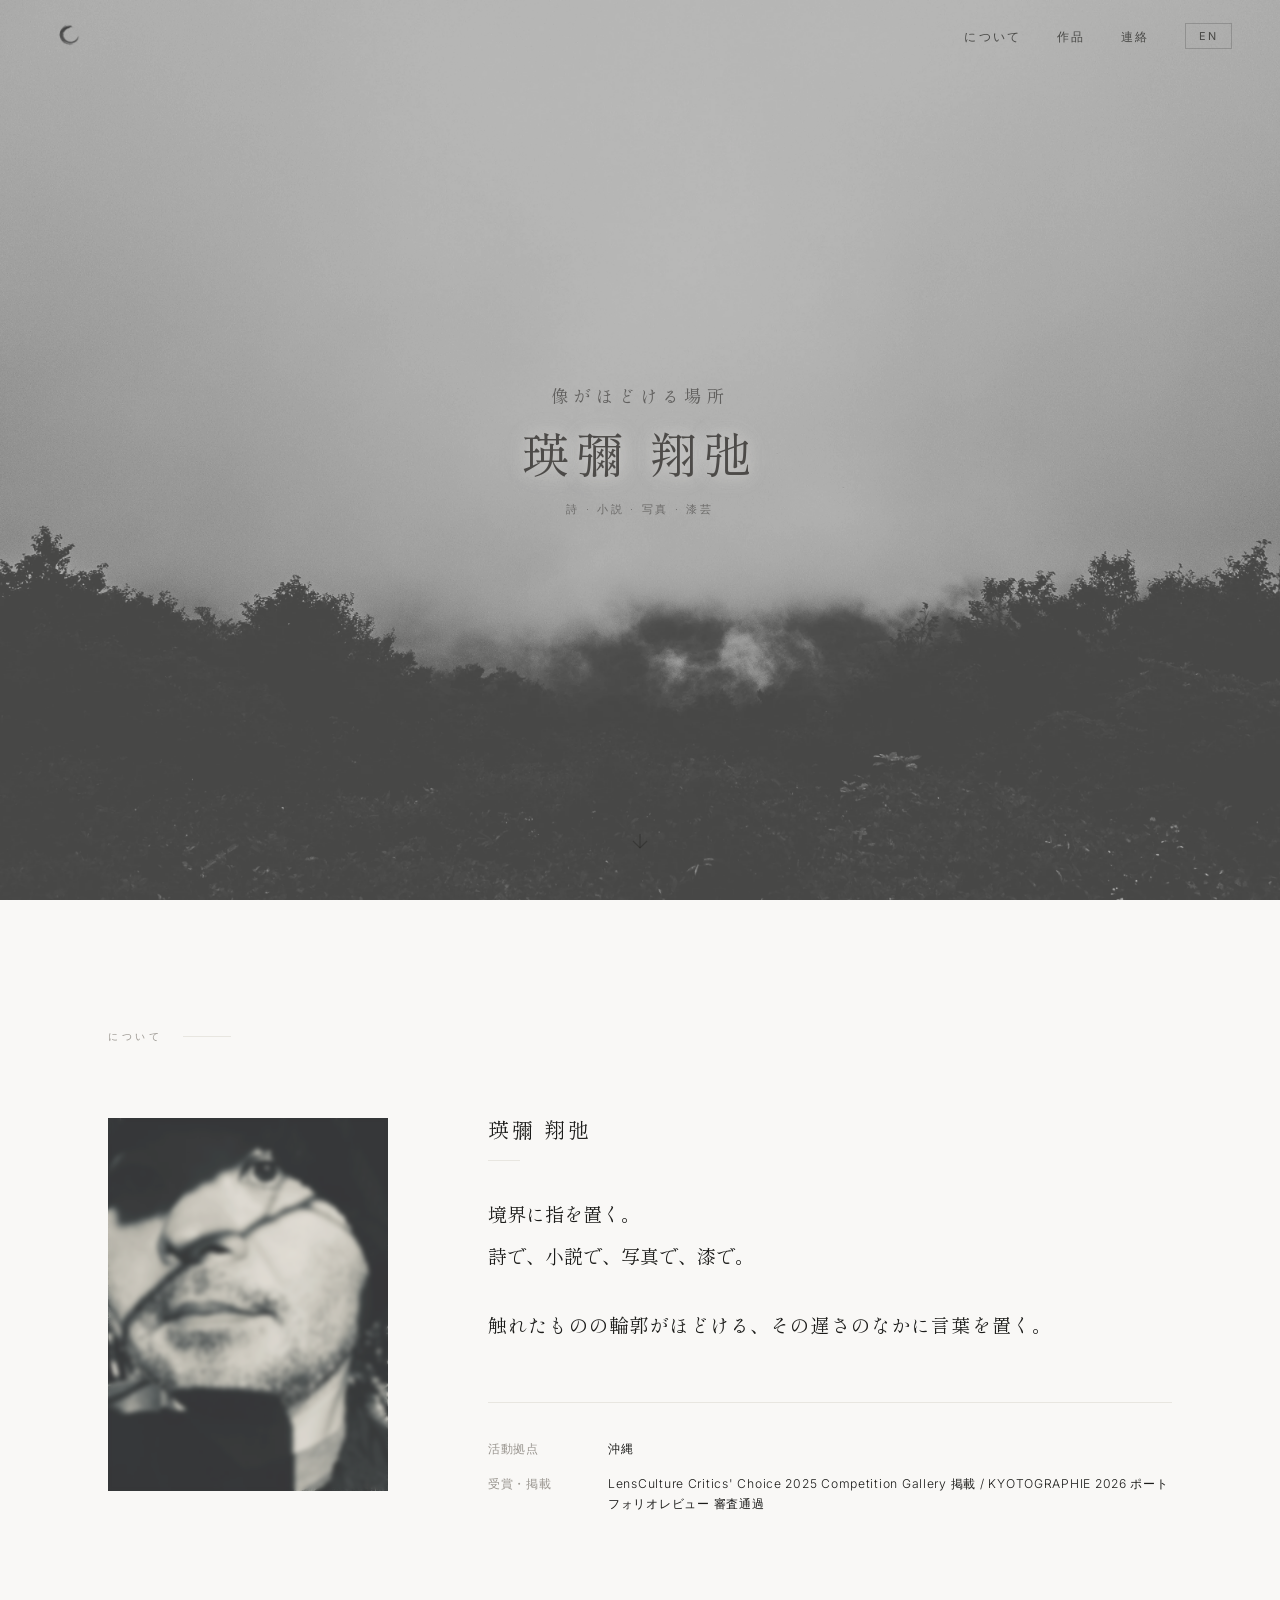
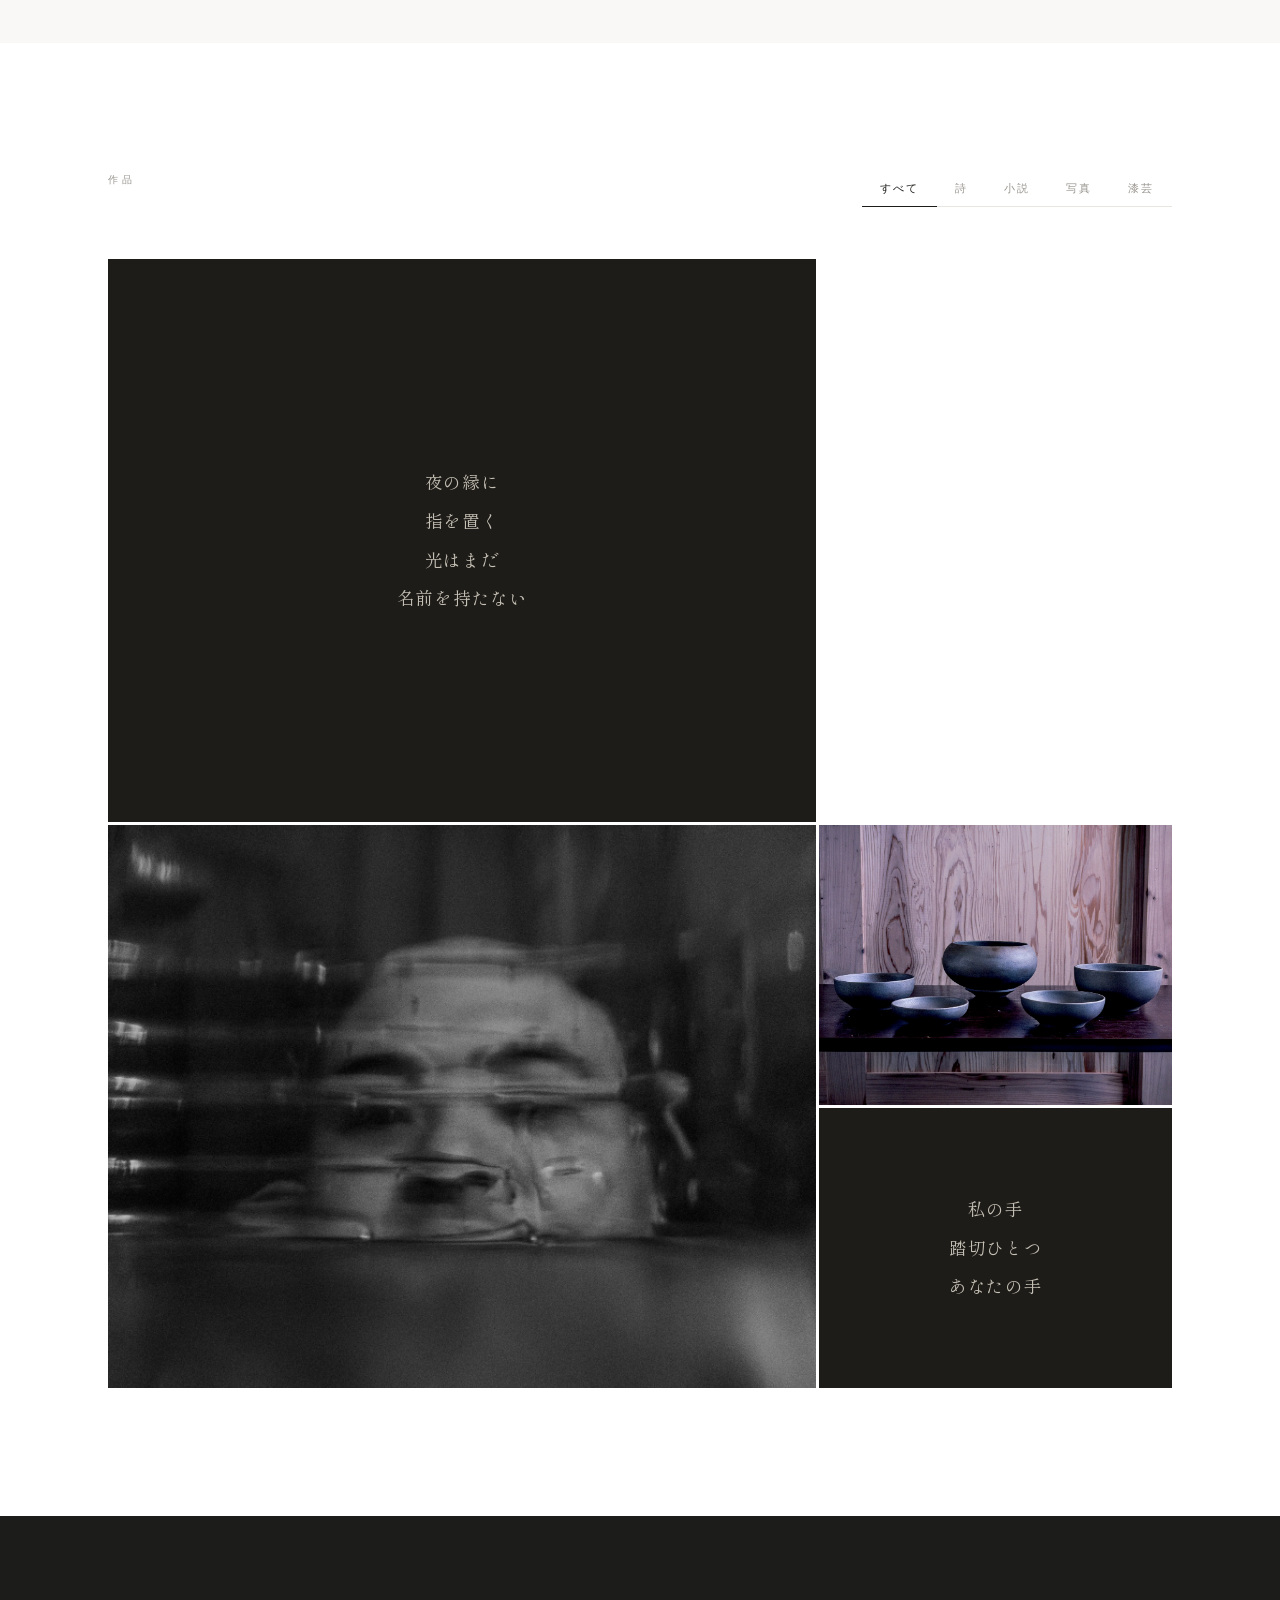
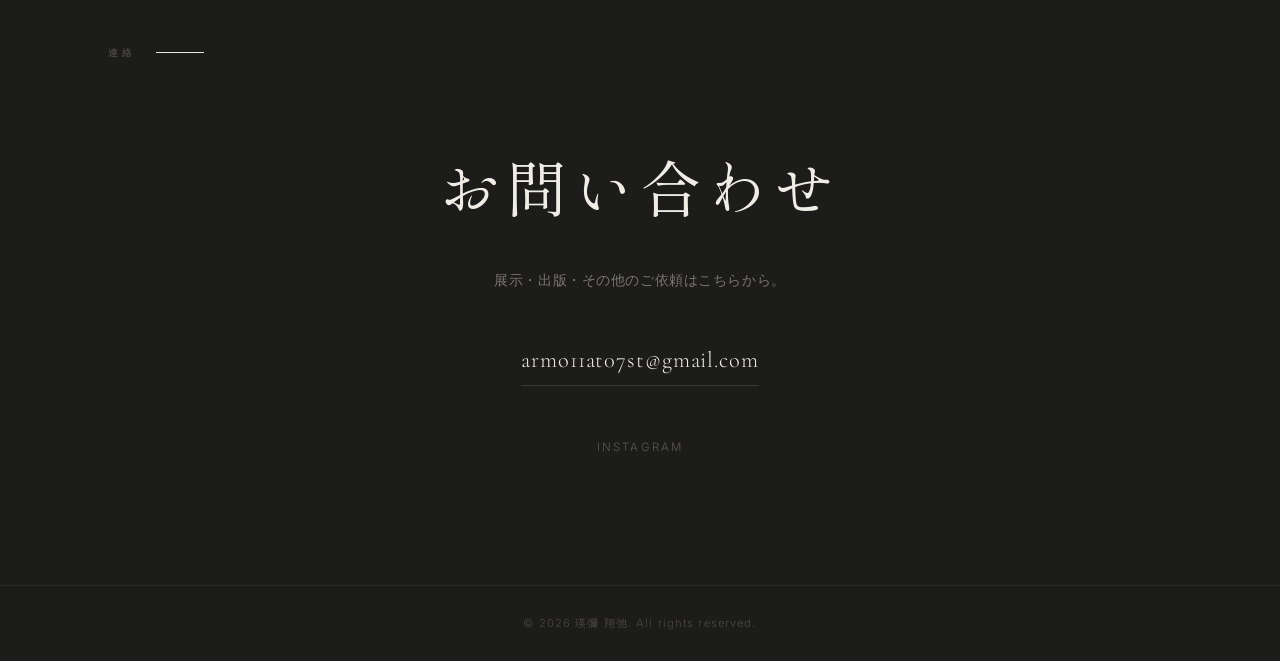
==== index.html @ 50c165a0 "Works カードにモーダルを実装 - 作品カードクリックで詳細モーダルを表示 - 詩・小説はテキストを大きく表示、写真・漆芸は画像を拡大 - 日本語/英語切替に対応 - バックドロップクリック・ES" ====
<!DOCTYPE html>
<html lang="ja">
<head>
  <meta charset="UTF-8">
  <meta name="viewport" content="width=device-width, initial-scale=1.0">
  <title>瑛彌 翔弛 | Shoji Teruya</title>
  <link rel="icon" type="image/svg+xml" href="images/favicon.svg">
  <meta name="description"
    content="詩・小説・写真・漆芸を手がけるアーティスト、瑛彌翔弛のポートフォリオ。境界に指を置き、触れたものの輪郭がほどける遅さのなかに言葉を探す。"
    data-ja="詩・小説・写真・漆芸を手がけるアーティスト、瑛彌翔弛のポートフォリオ。境界に指を置き、触れたものの輪郭がほどける遅さのなかに言葉を探す。"
    data-en="Portfolio of Shoji Teruya — artist working across poetry, fiction, photography, and urushi. Placing words in the slow undoing of contours.">
  <link rel="canonical" href="https://shoji-null.art/">

  <!-- OGP -->
  <meta property="og:type" content="website">
  <meta property="og:site_name" content="瑛彌 翔弛 | Shoji Teruya">
  <meta property="og:title" content="瑛彌 翔弛 | Shoji Teruya">
  <meta property="og:description" content="詩・小説・写真・漆芸を手がけるアーティスト、瑛彌翔弛のポートフォリオ。境界に指を置き、触れたものの輪郭がほどける遅さのなかに言葉を探す。">
  <meta property="og:url" content="https://shoji-null.art/">
  <meta property="og:image" content="https://shoji-null.art/images/ogp.jpg">
  <meta property="og:locale" content="ja_JP">
  <meta property="og:locale:alternate" content="en_US">

  <!-- Twitter Card -->
  <meta name="twitter:card" content="summary_large_image">
  <meta name="twitter:title" content="瑛彌 翔弛 | Shoji Teruya">
  <meta name="twitter:description" content="詩・小説・写真・漆芸を手がけるアーティスト、瑛彌翔弛のポートフォリオ。境界に指を置き、触れたものの輪郭がほどける遅さのなかに言葉を探す。">
  <meta name="twitter:image" content="https://shoji-null.art/images/ogp.jpg">

  <!-- Google tag (gtag.js) -->
  <script async src="https://www.googletagmanager.com/gtag/js?id=G-R2NHXH3543"></script>
  <script>
    window.dataLayer = window.dataLayer || [];
    function gtag(){dataLayer.push(arguments);}
    gtag('js', new Date());
    gtag('config', 'G-R2NHXH3543');
  </script>

  <link rel="preconnect" href="https://fonts.googleapis.com">
  <link rel="preconnect" href="https://fonts.gstatic.com" crossorigin>
  <link href="https://fonts.googleapis.com/css2?family=Cormorant+Garamond:ital,wght@0,300;0,400;1,300;1,400&family=Inter:wght@300;400&family=Shippori+Mincho:wght@400;500&display=swap" rel="stylesheet">
  <link rel="stylesheet" href="css/style.css?v=7">

  <!-- JSON-LD 構造化データ -->
  <script type="application/ld+json">
  {
    "@context": "https://schema.org",
    "@type": "Person",
    "name": "瑛彌 翔弛",
    "alternateName": "Shoji Teruya",
    "url": "https://shoji-null.art/",
    "image": "https://shoji-null.art/images/profile.jpg",
    "description": "詩・小説・写真・漆芸を手がけるアーティスト",
    "jobTitle": "Artist",
    "knowsAbout": ["Poetry", "Fiction", "Photography", "Urushi", "漆芸", "詩", "小説", "写真"],
    "sameAs": []
  }
  </script>
</head>
<body>

  <!-- Navigation -->
  <nav id="nav">
    <a href="#top" class="nav-logo" aria-label="Shoji Teruya">
      <img src="images/enso.png" alt="" class="nav-enso" aria-hidden="true">
    </a>
    <ul class="nav-links">
      <li><a href="#about"   data-ja="について"  data-en="About">について</a></li>
      <li><a href="#works"   data-ja="作品"      data-en="Works">作品</a></li>
      <li><a href="#contact" data-ja="連絡"      data-en="Contact">連絡</a></li>
      <li><button id="lang-toggle" aria-label="言語切替">EN</button></li>
    </ul>
  </nav>

  <!-- Fog Intro -->
  <div id="fog-intro" aria-hidden="true">
    <div class="fog-layer fog-1"></div>
    <div class="fog-layer fog-2"></div>
    <div class="fog-layer fog-3"></div>
  </div>

  <!-- Hero -->
  <section id="top" class="hero">
    <div class="hero-bg">
      <picture>
        <source srcset="images/hero.webp" type="image/webp">
        <img src="images/hero.jpg" alt="" aria-hidden="true">
      </picture>
    </div>
    <div class="hero-content">
      <p class="hero-copy ja">像がほどける場所</p>
      <p class="hero-copy en hidden">Where Images Come Undone</p>
      <h1 class="hero-name">
        <span class="ja">瑛彌 翔弛</span>
        <span class="en hidden">Shoji Teruya</span>
      </h1>
      <p class="hero-sub ja">詩 · 小説 · 写真 · 漆芸</p>
      <p class="hero-sub en hidden">Poetry · Fiction · Photography · Urushi</p>
    </div>
    <a href="#about" class="hero-scroll" aria-label="下へスクロール">
      <svg width="24" height="24" viewBox="0 0 24 24" fill="none" stroke="currentColor" stroke-width="1.2">
        <line x1="12" y1="5" x2="12" y2="19"/>
        <polyline points="19 12 12 19 5 12"/>
      </svg>
    </a>
  </section>

  <!-- About -->
  <section id="about" class="section">
    <div class="container">
      <div class="section-label">
        <span class="ja" data-ja="について">について</span>
        <span class="en hidden" data-en="About">About</span>
      </div>
      <div class="about-grid reveal">
        <div class="about-photo">
          <picture>
            <source srcset="images/profile.webp" type="image/webp">
            <img src="images/profile.jpg" alt="瑛彌 翔弛" class="profile-img">
          </picture>
        </div>
        <div class="about-body">
          <h2 class="about-name">
            <span class="ja">瑛彌 翔弛</span>
            <span class="en hidden">Shoji Teruya</span>
          </h2>
          <div class="about-name-rule"></div>
          <div class="about-text">
            <p class="ja">
              境界に指を置く。<br>
              詩で、小説で、写真で、漆で。<br>
              <span class="bio-key">触れたものの輪郭がほどける、その遅さのなかに言葉を置く。</span>
            </p>
            <p class="en hidden">
              I work at the threshold—through poetry, fiction, photography, and urushi—<span class="bio-key">placing words in the slow undoing of contours.</span>
            </p>
          </div>
          <div class="about-meta">
            <div class="meta-item">
              <span class="meta-label ja">活動拠点</span>
              <span class="meta-label en hidden">Based in</span>
              <span class="meta-value ja">沖縄</span>
              <span class="meta-value en hidden">Okinawa, Japan</span>
            </div>
            <div class="meta-item">
              <span class="meta-label ja">受賞・掲載</span>
              <span class="meta-label en hidden">Awards</span>
              <span class="meta-value ja">LensCulture Critics' Choice 2025 Competition Gallery 掲載 / KYOTOGRAPHIE 2026 ポートフォリオレビュー 審査通過</span>
              <span class="meta-value en hidden">Selected for LensCulture Critics' Choice 2025 Competition Gallery / Selected for KYOTOGRAPHIE 2026 Portfolio Review</span>
            </div>
          </div>
        </div>
      </div>
    </div>
  </section>

  <!-- Works -->
  <section id="works" class="section section--works">
    <div class="container">
      <div class="works-header">
        <div class="section-label">
          <span class="ja">作品</span>
          <span class="en hidden">Works</span>
        </div>
        <div class="tabs" role="tablist">
          <button class="tab active" data-category="all"     data-ja="すべて"  data-en="All">すべて</button>
          <button class="tab"        data-category="poetry"  data-ja="詩"      data-en="Poetry">詩</button>
          <button class="tab"        data-category="fiction" data-ja="小説"    data-en="Fiction">小説</button>
          <button class="tab"        data-category="photo"   data-ja="写真"    data-en="Photo">写真</button>
          <button class="tab"        data-category="lacquer" data-ja="漆芸"    data-en="Urushi">漆芸</button>
        </div>
      </div>

      <div class="works-grid" id="works-grid">
      </div>
    </div>
  </section>

  <!-- Contact -->
  <section id="contact" class="section section--contact">
    <div class="container">
      <div class="contact-inner reveal">
        <div class="section-label">
          <span class="ja">連絡</span>
          <span class="en hidden">Contact</span>
        </div>
        <h2 class="contact-heading">
          <span class="ja">お問い合わせ</span>
          <span class="en hidden">Get in Touch</span>
        </h2>
        <p class="contact-lead ja">展示・出版・その他のご依頼はこちらから。</p>
        <p class="contact-lead en hidden">For exhibitions, publications, and other inquiries.</p>
        <a href="mailto:armo11at07st@gmail.com" class="contact-email">armo11at07st@gmail.com</a>
        <div class="social-links">
          <a href="https://www.instagram.com/shojit00/" class="social-link" target="_blank" rel="noopener noreferrer">Instagram</a>
        </div>
      </div>
    </div>
  </section>

  <!-- Footer -->
  <footer class="footer">
    <p class="ja">© 2026 瑛彌 翔弛. All rights reserved.</p>
    <p class="en hidden">© 2026 Shoji Teruya. All rights reserved.</p>
  </footer>

  <!-- Modal -->
  <div id="modal" class="modal" aria-hidden="true" role="dialog">
    <div class="modal-backdrop"></div>
    <div class="modal-box">
      <button class="modal-close" aria-label="閉じる">
        <svg width="18" height="18" viewBox="0 0 18 18" fill="none" stroke="currentColor" stroke-width="1.2">
          <line x1="2" y1="2" x2="16" y2="16"/>
          <line x1="16" y1="2" x2="2" y2="16"/>
        </svg>
      </button>
      <div class="modal-media" id="modal-media"></div>
      <div class="modal-footer">
        <div>
          <p class="modal-cat" id="modal-cat"></p>
          <h2 class="modal-title-el" id="modal-title-el"></h2>
        </div>
        <span class="modal-year-el" id="modal-year-el"></span>
      </div>
    </div>
  </div>

  <script src="js/main.js?v=7"></script>
</body>
</html>
---- css/style.css ----
/* ── Fog Intro Animation ── */
#fog-intro {
  position: fixed;
  inset: 0;
  z-index: 10000;
  pointer-events: none;
  overflow: hidden;
}

.fog-layer {
  position: absolute;
  width: 200%;
  height: 200%;
  top: -50%;
  left: -50%;
  background: radial-gradient(
    ellipse 80% 60% at 50% 50%,
    rgba(249,248,246,0.98) 0%,
    rgba(249,248,246,0.85) 30%,
    rgba(249,248,246,0.5) 60%,
    rgba(249,248,246,0) 100%
  );
}

.fog-1 {
  animation: fogDrift1 3.8s cubic-bezier(0.4,0,0.6,1) forwards;
}
.fog-2 {
  animation: fogDrift2 4.4s cubic-bezier(0.4,0,0.6,1) 0.2s forwards;
  opacity: 0.75;
}
.fog-3 {
  animation: fogDrift3 5s cubic-bezier(0.4,0,0.6,1) 0.4s forwards;
  opacity: 0.5;
}

@keyframes fogDrift1 {
  0%   { transform: translate(0, 0) scale(1.2);   opacity: 1; }
  70%  { opacity: 0.6; }
  100% { transform: translate(-10%, -6%) scale(1.6); opacity: 0; }
}
@keyframes fogDrift2 {
  0%   { transform: translate(0, 0) scale(1.1);   opacity: 0.75; }
  70%  { opacity: 0.4; }
  100% { transform: translate(8%, 5%) scale(1.5);  opacity: 0; }
}
@keyframes fogDrift3 {
  0%   { transform: translate(0, 0) scale(1.3);   opacity: 0.5; }
  70%  { opacity: 0.2; }
  100% { transform: translate(-4%, 8%) scale(1.7); opacity: 0; }
}

/* コンテンツ側のブラー解除 */
body.fog-active {
  filter: blur(12px);
  transition: filter 3.2s cubic-bezier(0.4,0,0.2,1);
}
body.fog-clear {
  filter: blur(0);
}

/* ── Reset & Base ── */
*, *::before, *::after { box-sizing: border-box; margin: 0; padding: 0; }

/* ── Scroll reveal ── */
.reveal {
  opacity: 0;
  transform: translateY(20px);
  transition: opacity 0.7s cubic-bezier(0.4,0,0.2,1), transform 0.7s cubic-bezier(0.4,0,0.2,1);
}
.reveal.is-visible {
  opacity: 1;
  transform: translateY(0);
}

:root {
  --bg:        #f9f8f6;
  --fg:        #1c1c1a;
  --muted:     #9a9690;
  --border:    #e8e6e0;
  --nav-h:     72px;
  --font-serif: 'Cormorant Garamond', 'Georgia', serif;
  --font-ja:    'Shippori Mincho', 'Hiragino Mincho ProN', serif;
  --font-sans:  'Inter', system-ui, sans-serif;
  --ease:       cubic-bezier(0.4, 0, 0.2, 1);
}

html { scroll-behavior: smooth; }

body {
  background: var(--bg);
  color: var(--fg);
  font-family: var(--font-sans);
  font-size: 15px;
  line-height: 1.7;
  font-weight: 300;
  -webkit-font-smoothing: antialiased;
}

.hidden { display: none !important; }

/* ── Navigation ── */
#nav {
  position: fixed;
  top: 0; left: 0; right: 0;
  height: var(--nav-h);
  display: flex;
  align-items: center;
  justify-content: space-between;
  padding: 0 48px;
  z-index: 100;
  background: transparent;
  transition: background 0.5s var(--ease), border-color 0.5s var(--ease);
  border-bottom: 1px solid transparent;
}

#nav.opaque {
  background: var(--bg);
  border-bottom-color: var(--border);
}

/* Nav over hero: dark text (image is light) */
#nav.over-hero .nav-logo,
#nav.over-hero .nav-links a,
#nav.over-hero #lang-toggle {
  color: rgba(28,28,26,0.7);
  border-color: rgba(28,28,26,0.2);
}
#nav.over-hero .nav-links a:hover,
#nav.over-hero #lang-toggle:hover {
  color: var(--fg);
  border-color: rgba(28,28,26,0.5);
}

.nav-logo {
  text-decoration: none;
  color: var(--fg);
  transition: color 0.3s;
  display: flex;
  align-items: center;
}

.nav-enso {
  display: block;
  width: 44px;
  height: 44px;
  object-fit: contain;
  transition: opacity 0.3s;
}
.nav-logo:hover .nav-enso { opacity: 0.5; }

.nav-links {
  display: flex;
  align-items: center;
  gap: 36px;
  list-style: none;
}

.nav-links a {
  font-size: 0.72rem;
  letter-spacing: 0.18em;
  text-transform: uppercase;
  text-decoration: none;
  color: var(--muted);
  transition: color 0.2s;
}
.nav-links a:hover { color: var(--fg); }

#lang-toggle {
  background: none;
  border: 1px solid var(--border);
  padding: 5px 13px;
  font-size: 0.68rem;
  font-family: var(--font-sans);
  letter-spacing: 0.18em;
  cursor: pointer;
  color: var(--muted);
  transition: color 0.2s, border-color 0.2s;
}
#lang-toggle:hover {
  color: var(--fg);
  border-color: var(--fg);
}

/* ── Hero ── */
.hero {
  position: relative;
  height: 100vh;
  min-height: 600px;
  display: flex;
  align-items: center;
  justify-content: center;
  overflow: hidden;
}

.hero-bg {
  position: absolute;
  inset: 0;
  z-index: 0;
}

/* When a real image is used: */
.hero-bg img {
  width: 100%;
  height: 100%;
  object-fit: cover;
  object-position: center;
}

/* Veil for text readability */
.hero-bg::after {
  content: '';
  position: absolute;
  inset: 0;
  background: rgba(249,248,246,0.22);
}

.hero-content {
  position: relative;
  z-index: 1;
  text-align: center;
  padding: 0 24px;
}

.hero-copy {
  font-family: var(--font-serif);
  font-size: clamp(0.85rem, 1.4vw, 1.1rem);
  font-weight: 300;
  letter-spacing: 0.18em;
  color: rgba(30,28,26,0.55);
  margin-bottom: 14px;
  font-style: italic;
}
.hero-copy.ja {
  font-family: var(--font-ja);
  font-style: normal;
  font-weight: 400;
  letter-spacing: 0.24em;
}

.hero-sub {
  font-size: 0.66rem;
  letter-spacing: 0.26em;
  text-transform: uppercase;
  color: rgba(30,28,26,0.45);
  margin-top: 14px;
}

.hero-name {
  font-family: var(--font-serif);
  font-size: clamp(1.4rem, 3.8vw, 3rem);
  font-weight: 400;
  letter-spacing: 0.14em;
  line-height: 1.15;
  color: rgba(40, 38, 35, 0.75);
  text-shadow: 0 1px 16px rgba(249,248,246,0.5), 0 0 40px rgba(249,248,246,0.3);
}
.hero-name .ja { font-family: var(--font-ja); }

.hero-scroll {
  position: absolute;
  bottom: 40px;
  left: 50%;
  transform: translateX(-50%);
  z-index: 1;
  color: rgba(30,28,26,0.35);
  text-decoration: none;
  animation: scrollBounce 2.4s ease-in-out infinite;
  transition: color 0.2s;
}
.hero-scroll:hover { color: rgba(30,28,26,0.7); }

@keyframes scrollBounce {
  0%, 100% { transform: translateX(-50%) translateY(0); }
  50%       { transform: translateX(-50%) translateY(8px); }
}

/* ── Container ── */
.container {
  max-width: 1160px;
  margin: 0 auto;
  padding: 0 48px;
}

/* ── Section base ── */
.section { padding: 128px 0; }

.section-label {
  font-size: 0.65rem;
  letter-spacing: 0.36em;
  text-transform: uppercase;
  color: var(--muted);
  margin-bottom: 72px;
  display: flex;
  align-items: center;
  gap: 20px;
}
.section-label::after {
  content: '';
  flex: 1;
  max-width: 48px;
  height: 1px;
  background: var(--border);
}

/* ── About ── */
.about-grid {
  display: grid;
  grid-template-columns: 280px 1fr;
  gap: 100px;
  align-items: start;
}

.about-photo {
  position: relative;
}

.profile-img {
  width: 100%;
  aspect-ratio: 3/4;
  object-fit: cover;
  object-position: center top;
  display: block;
}

.about-photo::after {
  content: '';
  position: absolute;
  inset: 0;
  background: rgba(249,248,246,0.18);
  backdrop-filter: blur(2px);
  -webkit-backdrop-filter: blur(2px);
  pointer-events: none;
}

.about-name {
  font-family: var(--font-ja);
  font-size: 1.3rem;
  font-weight: 400;
  letter-spacing: 0.14em;
  margin-bottom: 8px;
  line-height: 1.15;
}
.about-name .en { font-family: var(--font-serif); }

.about-name-rule {
  width: 32px;
  height: 1px;
  background: var(--border);
  margin: 18px 0 32px;
}

.about-text p {
  font-family: var(--font-ja);
  font-size: 1.2rem;
  font-weight: 300;
  line-height: 2.2;
  color: var(--fg);
  margin-bottom: 56px;
}
.about-text p.en { font-family: var(--font-serif); letter-spacing: 0.02em; }

.bio-key {
  display: block;
  margin-top: 1.4em;
  letter-spacing: 0.06em;
}

.about-meta {
  display: flex;
  flex-direction: column;
  gap: 14px;
  border-top: 1px solid var(--border);
  padding-top: 36px;
}

.meta-item {
  display: flex;
  gap: 32px;
  font-size: 0.76rem;
  letter-spacing: 0.06em;
}
.meta-label { color: var(--muted); min-width: 88px; }
.meta-value { color: var(--fg); }

/* ── Works section ── */
.section--works { background: #fff; }

.works-header {
  display: flex;
  align-items: flex-start;
  justify-content: space-between;
  flex-wrap: wrap;
  gap: 24px;
  margin-bottom: 0;
}

.works-header .section-label { margin-bottom: 0; }

/* Tabs */
.tabs {
  display: flex;
  gap: 0;
  border-bottom: 1px solid var(--border);
  align-self: flex-end;
}

.tab {
  background: none;
  border: none;
  border-bottom: 1px solid transparent;
  margin-bottom: -1px;
  font-family: var(--font-sans);
  font-size: 0.7rem;
  font-weight: 400;
  letter-spacing: 0.18em;
  text-transform: uppercase;
  color: var(--muted);
  padding: 10px 18px;
  cursor: pointer;
  transition: color 0.2s, border-color 0.2s;
}
.tab:hover { color: var(--fg); }
.tab.active {
  color: var(--fg);
  border-bottom-color: var(--fg);
}

/* Works grid — masonry-like with CSS grid */
.works-grid {
  margin-top: 52px;
  display: grid;
  grid-template-columns: repeat(3, 1fr);
  grid-auto-rows: 280px;
  gap: 3px;
}

/* Large tile spans 2 columns + 2 rows */
.work-card--large {
  grid-column: span 2;
  grid-row: span 2;
}

.work-card {
  position: relative;
  overflow: hidden;
  cursor: pointer;
  background: #ece9e3;
}

.work-card.hidden { display: none; }

.card-inner {
  position: relative;
  width: 100%;
  height: 100%;
}

.card-media {
  width: 100%;
  height: 100%;
  transition: transform 0.7s var(--ease);
}

.work-card:hover .card-media { transform: scale(1.04); }

.card-media img {
  width: 100%;
  height: 100%;
  object-fit: cover;
  display: block;
}

/* Image placeholder */
.img-placeholder {
  width: 100%;
  height: 100%;
  background: #dedad3;
  display: flex;
  align-items: center;
  justify-content: center;
  color: #bbb8b1;
  font-size: 0.72rem;
  letter-spacing: 0.2em;
  text-transform: uppercase;
}

/* Text preview (poetry / fiction) */
.text-preview {
  width: 100%;
  height: 100%;
  background: #1e1c18;
  display: flex;
  align-items: center;
  justify-content: center;
  padding: 40px;
}

.text-preview p {
  font-family: var(--font-ja);
  font-size: 1.1rem;
  font-weight: 300;
  line-height: 2.2;
  color: #c5c0b5;
  text-align: center;
  letter-spacing: 0.04em;
}
.text-preview p.en { font-family: var(--font-serif); letter-spacing: 0.06em; }

.text-preview--prose {
  background: #f3f1ec;
}
.text-preview--prose p {
  color: #7a7670;
  font-size: 1rem;
}

/* Card overlay on hover */
.card-overlay {
  position: absolute;
  inset: 0;
  background: rgba(0,0,0,0);
  display: flex;
  flex-direction: column;
  justify-content: flex-end;
  padding: 28px 32px;
  transition: background 0.4s var(--ease);
}
.work-card:hover .card-overlay { background: rgba(0,0,0,0.42); }

.overlay-category,
.overlay-title,
.overlay-year {
  transform: translateY(8px);
  opacity: 0;
  transition: opacity 0.4s var(--ease), transform 0.4s var(--ease);
  color: #fff;
}
.overlay-title  { transition-delay: 0.04s; }
.overlay-year   { transition-delay: 0.08s; }

.work-card:hover .overlay-category,
.work-card:hover .overlay-title,
.work-card:hover .overlay-year {
  opacity: 1;
  transform: translateY(0);
}

.overlay-category {
  font-size: 0.65rem;
  letter-spacing: 0.22em;
  text-transform: uppercase;
  color: rgba(255,255,255,0.65);
  margin-bottom: 6px;
}
.overlay-title {
  font-family: var(--font-ja);
  font-size: 1.4rem;
  font-weight: 300;
  letter-spacing: 0.05em;
  margin-bottom: 4px;
  line-height: 1.2;
}
.overlay-title .en { font-family: var(--font-serif); }
.overlay-year {
  font-size: 0.72rem;
  color: rgba(255,255,255,0.5);
  letter-spacing: 0.1em;
}

/* ── Contact ── */
.section--contact {
  background: var(--fg);
  color: #f0ede7;
}
.section--contact .section-label { color: #5a5853; }

.contact-inner { text-align: center; }

.contact-heading {
  font-family: var(--font-serif);
  font-size: clamp(2rem, 5vw, 3.8rem);
  font-weight: 300;
  letter-spacing: 0.1em;
  margin-bottom: 24px;
  color: #f0ede7;
}
.contact-heading .ja { font-family: var(--font-ja); }

.contact-lead {
  font-size: 0.9rem;
  color: #7a7670;
  margin-bottom: 48px;
  letter-spacing: 0.04em;
}

.contact-email {
  display: inline-block;
  font-family: var(--font-serif);
  font-size: 1.4rem;
  font-weight: 300;
  color: #f0ede7;
  text-decoration: none;
  letter-spacing: 0.04em;
  border-bottom: 1px solid #3a3832;
  padding-bottom: 6px;
  margin-bottom: 52px;
  transition: border-color 0.3s;
}
.contact-email:hover { border-color: #9a9690; }

.social-links {
  display: flex;
  align-items: center;
  gap: 16px;
  justify-content: center;
}
.social-link {
  font-size: 0.72rem;
  letter-spacing: 0.18em;
  text-transform: uppercase;
  color: #5a5853;
  text-decoration: none;
  transition: color 0.2s;
}
.social-link:hover { color: #f0ede7; }
.social-divider { color: #3a3832; font-size: 0.8rem; }

/* ── Modal ── */
.modal {
  position: fixed;
  inset: 0;
  z-index: 500;
  display: flex;
  align-items: center;
  justify-content: center;
  padding: 24px;
  opacity: 0;
  pointer-events: none;
  transition: opacity 0.4s var(--ease);
}
.modal.is-open {
  opacity: 1;
  pointer-events: all;
}
.modal-backdrop {
  position: absolute;
  inset: 0;
  background: rgba(10,9,8,0.92);
  cursor: pointer;
}
.modal-box {
  position: relative;
  z-index: 1;
  width: 100%;
  max-width: 820px;
  max-height: calc(100vh - 48px);
  overflow-y: auto;
  background: #0e0d0b;
  display: flex;
  flex-direction: column;
  transform: translateY(24px);
  transition: transform 0.4s var(--ease);
}
.modal.is-open .modal-box {
  transform: translateY(0);
}
.modal-close {
  position: absolute;
  top: 14px;
  right: 14px;
  background: none;
  border: none;
  color: rgba(255,255,255,0.35);
  cursor: pointer;
  z-index: 2;
  padding: 8px;
  transition: color 0.2s;
  line-height: 0;
}
.modal-close:hover { color: rgba(255,255,255,0.9); }

.modal-media {
  width: 100%;
  aspect-ratio: 3/2;
  overflow: hidden;
  flex-shrink: 0;
}
.modal-media img {
  width: 100%;
  height: 100%;
  object-fit: cover;
  display: block;
}
.modal-text {
  width: 100%;
  height: 100%;
  background: #1e1c18;
  display: flex;
  align-items: center;
  justify-content: center;
  padding: 56px 80px;
}
.modal-text p {
  font-family: var(--font-ja);
  font-size: 1.4rem;
  font-weight: 300;
  line-height: 2.8;
  color: #c5c0b5;
  text-align: center;
  letter-spacing: 0.06em;
}
.modal-text p.en {
  font-family: var(--font-serif);
  font-size: 1.3rem;
  line-height: 2.4;
  letter-spacing: 0.04em;
}
.modal-text--prose { background: #f3f1ec; }
.modal-text--prose p { color: #5a5650; }
.modal-text--prose p.en { font-family: var(--font-serif); }

.modal-footer {
  display: flex;
  align-items: center;
  justify-content: space-between;
  padding: 20px 28px;
  border-top: 1px solid rgba(255,255,255,0.06);
  flex-shrink: 0;
}
.modal-cat {
  font-size: 0.62rem;
  letter-spacing: 0.24em;
  text-transform: uppercase;
  color: rgba(255,255,255,0.3);
  margin-bottom: 5px;
}
.modal-title-el {
  font-family: var(--font-ja);
  font-size: 1.15rem;
  font-weight: 300;
  color: #f0ede7;
  letter-spacing: 0.06em;
}
.modal-title-el .en { font-family: var(--font-serif); }
.modal-year-el {
  font-size: 0.7rem;
  color: rgba(255,255,255,0.25);
  letter-spacing: 0.14em;
  flex-shrink: 0;
}

@media (max-width: 520px) {
  .modal { padding: 0; }
  .modal-box { max-height: 100dvh; }
  .modal-media { aspect-ratio: 4/3; }
  .modal-text { padding: 40px 28px; }
  .modal-text p { font-size: 1.1rem; }
}

/* ── Footer ── */
.footer {
  border-top: 1px solid #2a2824;
  background: var(--fg);
  padding: 28px 48px;
  text-align: center;
  font-size: 0.7rem;
  color: #4a4844;
  letter-spacing: 0.1em;
}

/* ── Responsive ── */
@media (max-width: 900px) {
  .works-grid {
    grid-template-columns: repeat(2, 1fr);
    grid-auto-rows: 240px;
  }
  .work-card--large {
    grid-column: span 2;
    grid-row: span 1;
  }
}

@media (max-width: 768px) {
  #nav { padding: 0 24px; }
  .container { padding: 0 24px; }
  .section { padding: 80px 0; }

  .about-grid {
    grid-template-columns: 1fr;
    gap: 40px;
  }
  .about-photo { display: none; }

  .works-header { flex-direction: column; }
  .works-grid {
    grid-template-columns: 1fr 1fr;
    grid-auto-rows: 200px;
  }
}

@media (max-width: 520px) {
  #nav .nav-links li:not(:last-child) { display: none; }
  .works-grid {
    grid-template-columns: 1fr;
    grid-auto-rows: 260px;
  }
  .work-card--large { grid-column: span 1; }
}
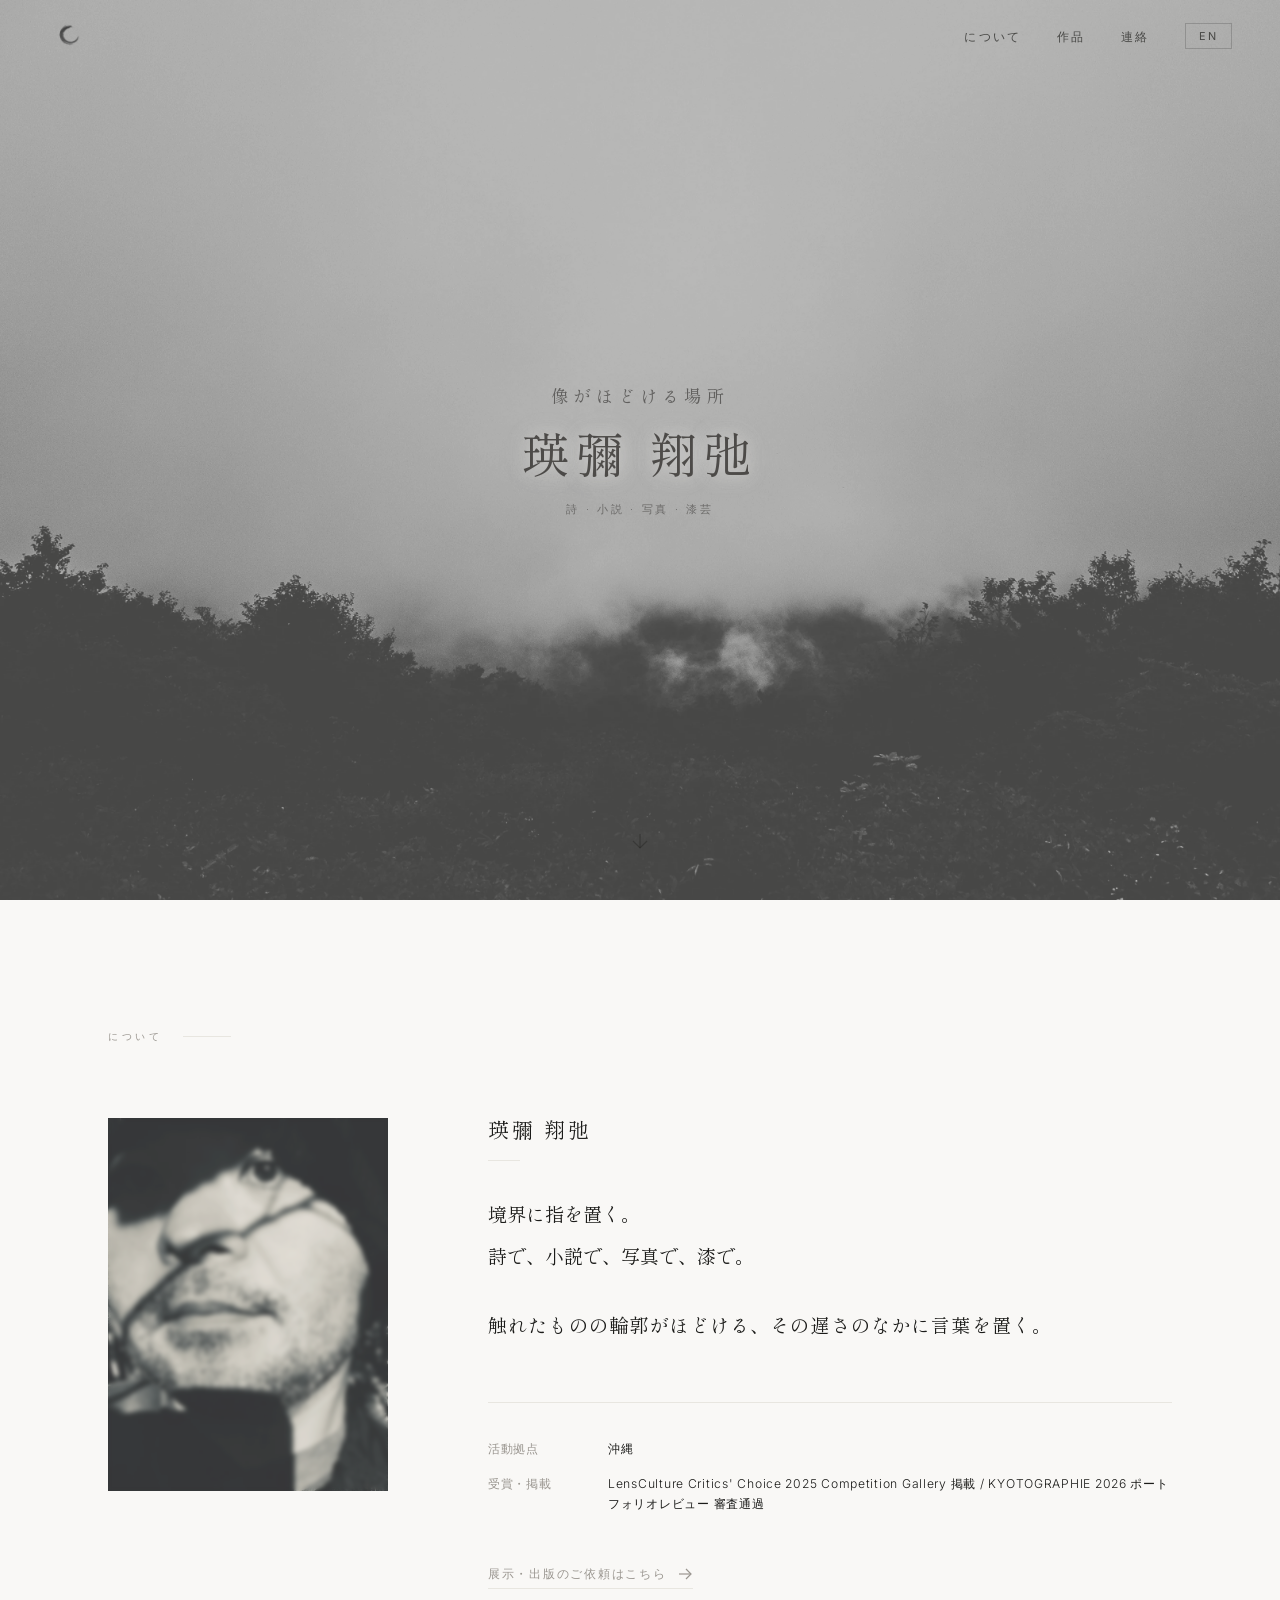
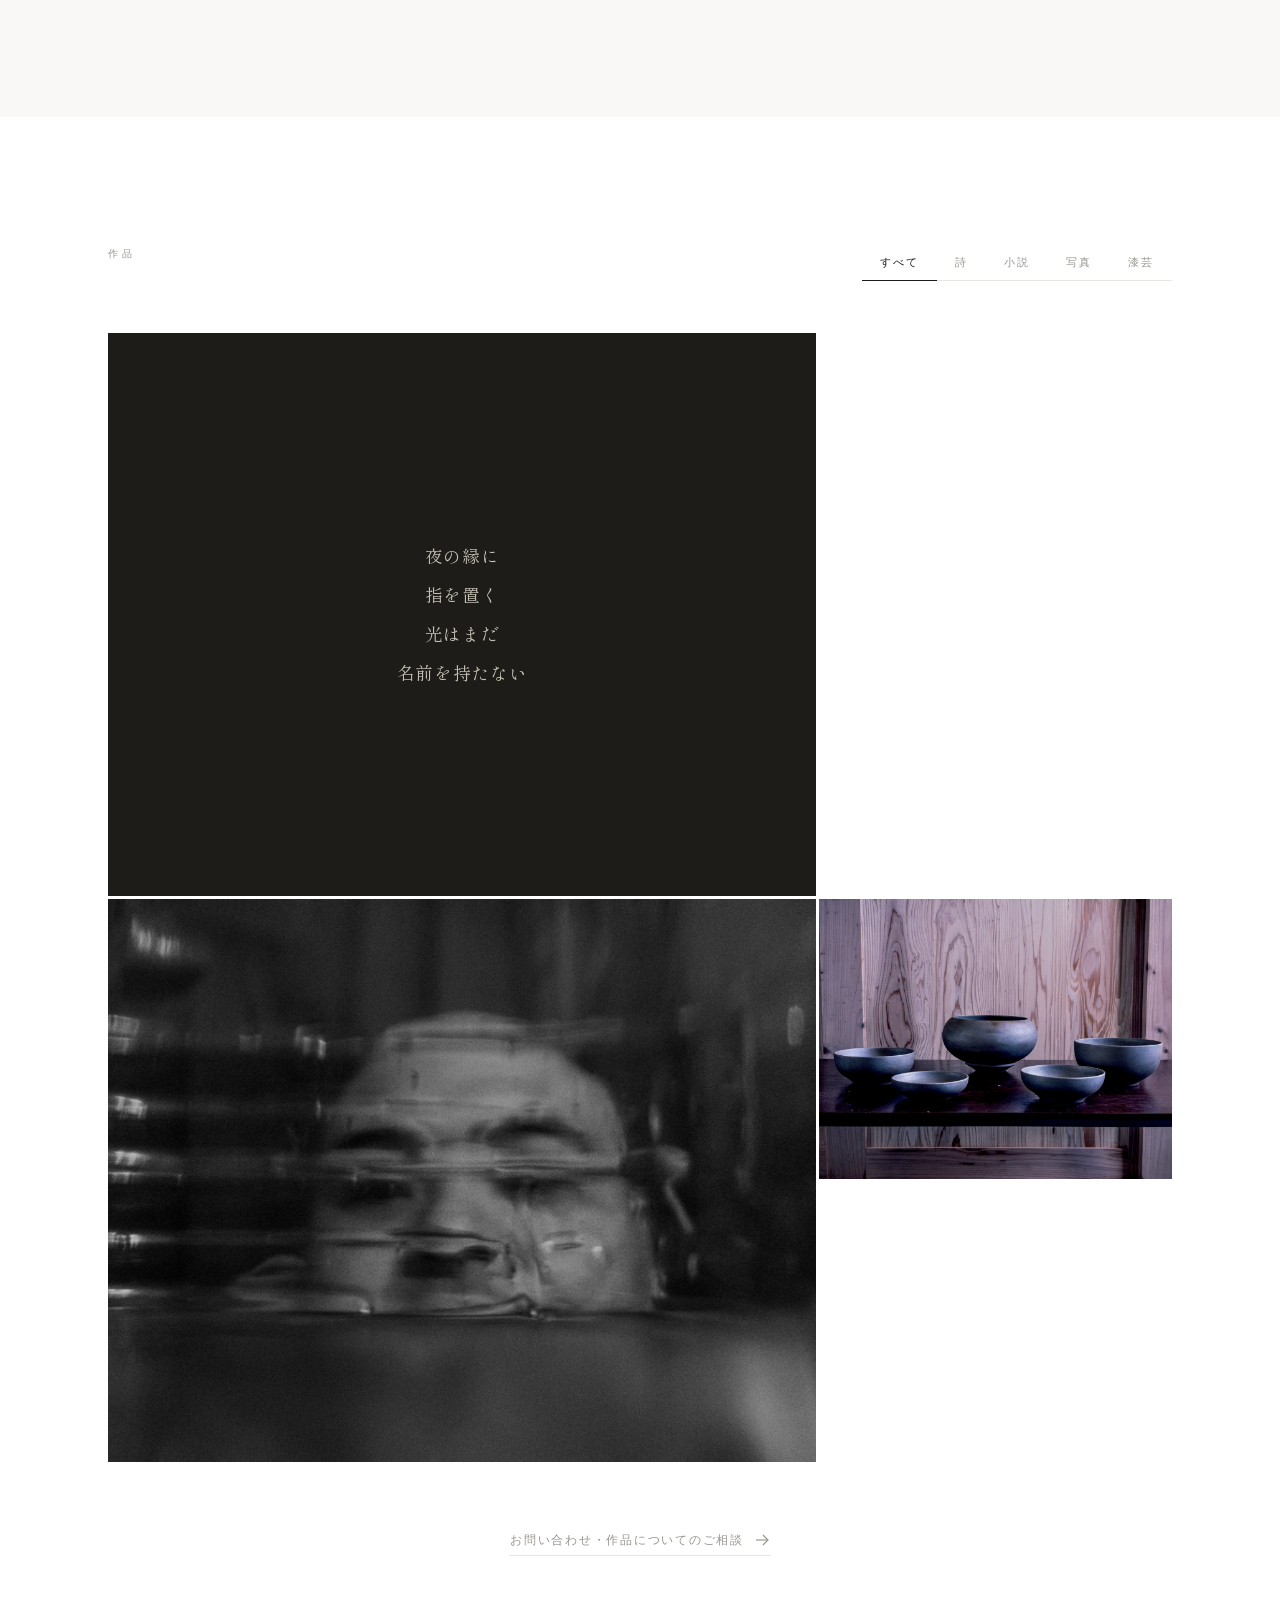
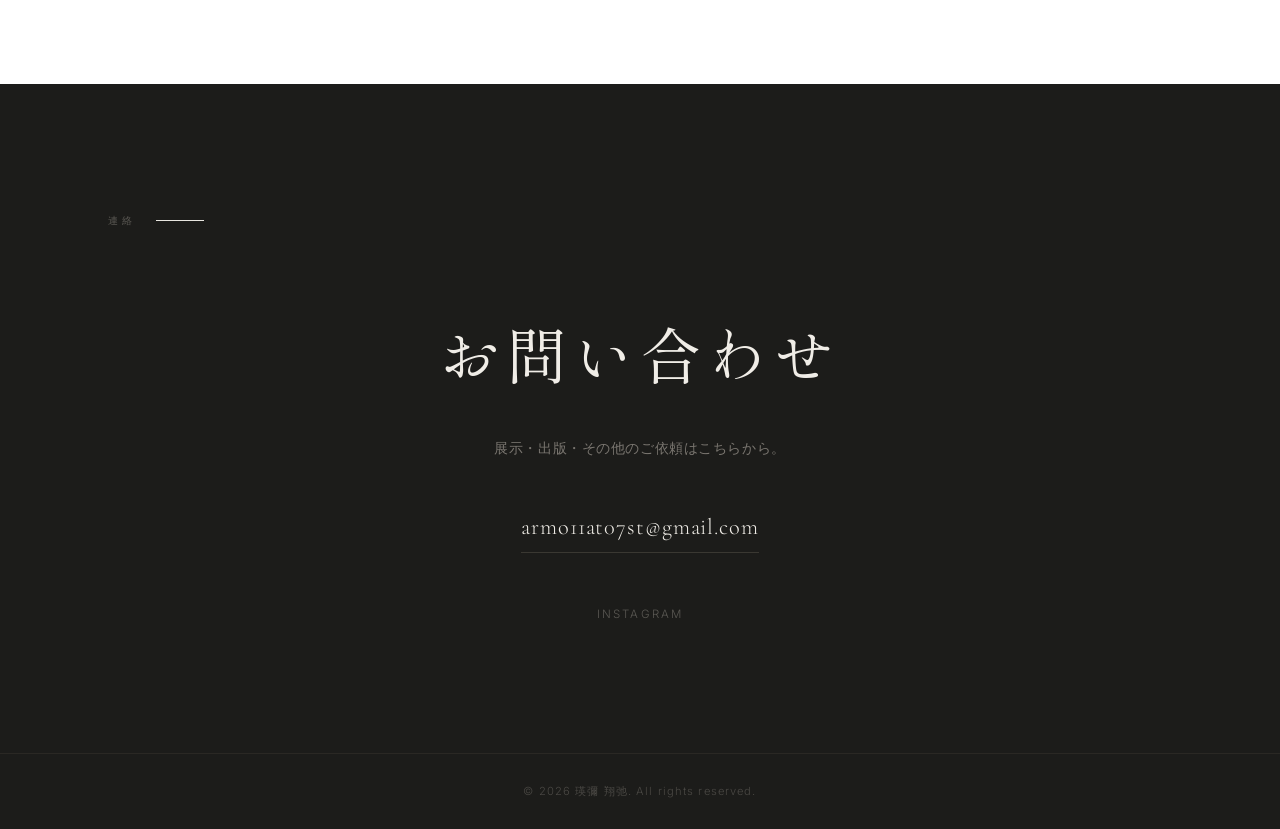
==== commit 5a48ad87: "About・Works セクションに Contact への CTA リンクを追加 - About末尾：「展示・出版のご依頼はこちら」 - Works末尾：「お問い合わせ・作品についてのご相談」 - ホ" ====
--- a/index.html
+++ b/index.html
@@ -39,7 +39,7 @@
   <link rel="preconnect" href="https://fonts.googleapis.com">
   <link rel="preconnect" href="https://fonts.gstatic.com" crossorigin>
   <link href="https://fonts.googleapis.com/css2?family=Cormorant+Garamond:ital,wght@0,300;0,400;1,300;1,400&family=Inter:wght@300;400&family=Shippori+Mincho:wght@400;500&display=swap" rel="stylesheet">
-  <link rel="stylesheet" href="css/style.css?v=7">
+  <link rel="stylesheet" href="css/style.css?v=8">
 
   <!-- JSON-LD 構造化データ -->
   <script type="application/ld+json">
@@ -149,6 +149,14 @@
               <span class="meta-value en hidden">Selected for LensCulture Critics' Choice 2025 Competition Gallery / Selected for KYOTOGRAPHIE 2026 Portfolio Review</span>
             </div>
           </div>
+          <a href="#contact" class="cta-link">
+            <span class="ja">展示・出版のご依頼はこちら</span>
+            <span class="en hidden">Inquiries for exhibitions &amp; publications</span>
+            <svg width="16" height="16" viewBox="0 0 16 16" fill="none" stroke="currentColor" stroke-width="1.2" aria-hidden="true">
+              <line x1="2" y1="8" x2="14" y2="8"/>
+              <polyline points="9 3 14 8 9 13"/>
+            </svg>
+          </a>
         </div>
       </div>
     </div>
@@ -172,6 +180,16 @@
       </div>
 
       <div class="works-grid" id="works-grid">
+      </div>
+      <div class="works-cta">
+        <a href="#contact" class="cta-link">
+          <span class="ja">お問い合わせ・作品についてのご相談</span>
+          <span class="en hidden">Get in touch about works &amp; collaborations</span>
+          <svg width="16" height="16" viewBox="0 0 16 16" fill="none" stroke="currentColor" stroke-width="1.2" aria-hidden="true">
+            <line x1="2" y1="8" x2="14" y2="8"/>
+            <polyline points="9 3 14 8 9 13"/>
+          </svg>
+        </a>
       </div>
     </div>
   </section>
@@ -225,6 +243,6 @@
     </div>
   </div>
 
-  <script src="js/main.js?v=7"></script>
+  <script src="js/main.js?v=8"></script>
 </body>
 </html>
--- a/css/style.css
+++ b/css/style.css
@@ -382,6 +382,37 @@
 }
 .meta-label { color: var(--muted); min-width: 88px; }
 .meta-value { color: var(--fg); }
+
+/* ── CTA link ── */
+.cta-link {
+  display: inline-flex;
+  align-items: center;
+  gap: 10px;
+  margin-top: 48px;
+  font-size: 0.78rem;
+  letter-spacing: 0.14em;
+  color: var(--muted);
+  text-decoration: none;
+  border-bottom: 1px solid var(--border);
+  padding-bottom: 4px;
+  transition: color 0.2s, border-color 0.2s, gap 0.2s;
+}
+.cta-link:hover {
+  color: var(--fg);
+  border-color: var(--fg);
+  gap: 14px;
+}
+.cta-link svg {
+  flex-shrink: 0;
+  transition: transform 0.2s;
+}
+.cta-link:hover svg { transform: translateX(3px); }
+
+.works-cta {
+  margin-top: 64px;
+  text-align: center;
+}
+.works-cta .cta-link { margin-top: 0; }
 
 /* ── Works section ── */
 .section--works { background: #fff; }
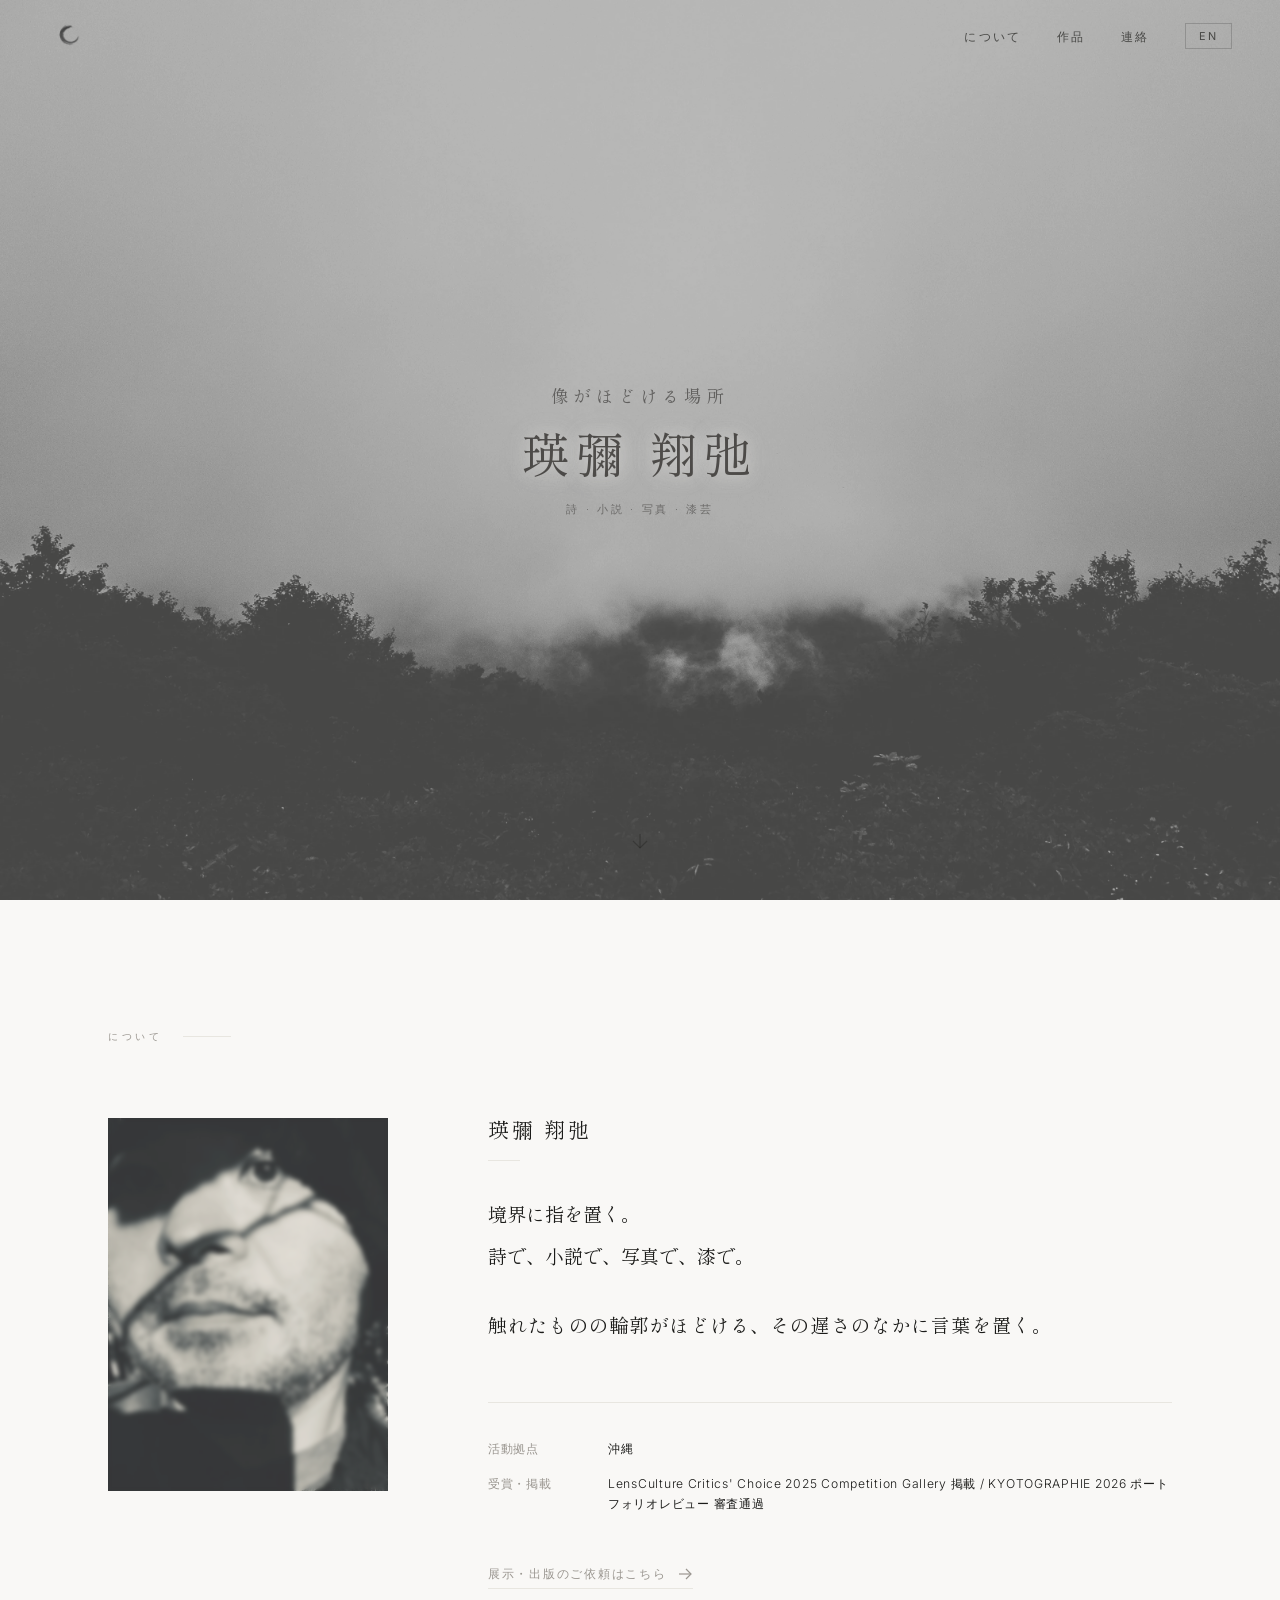
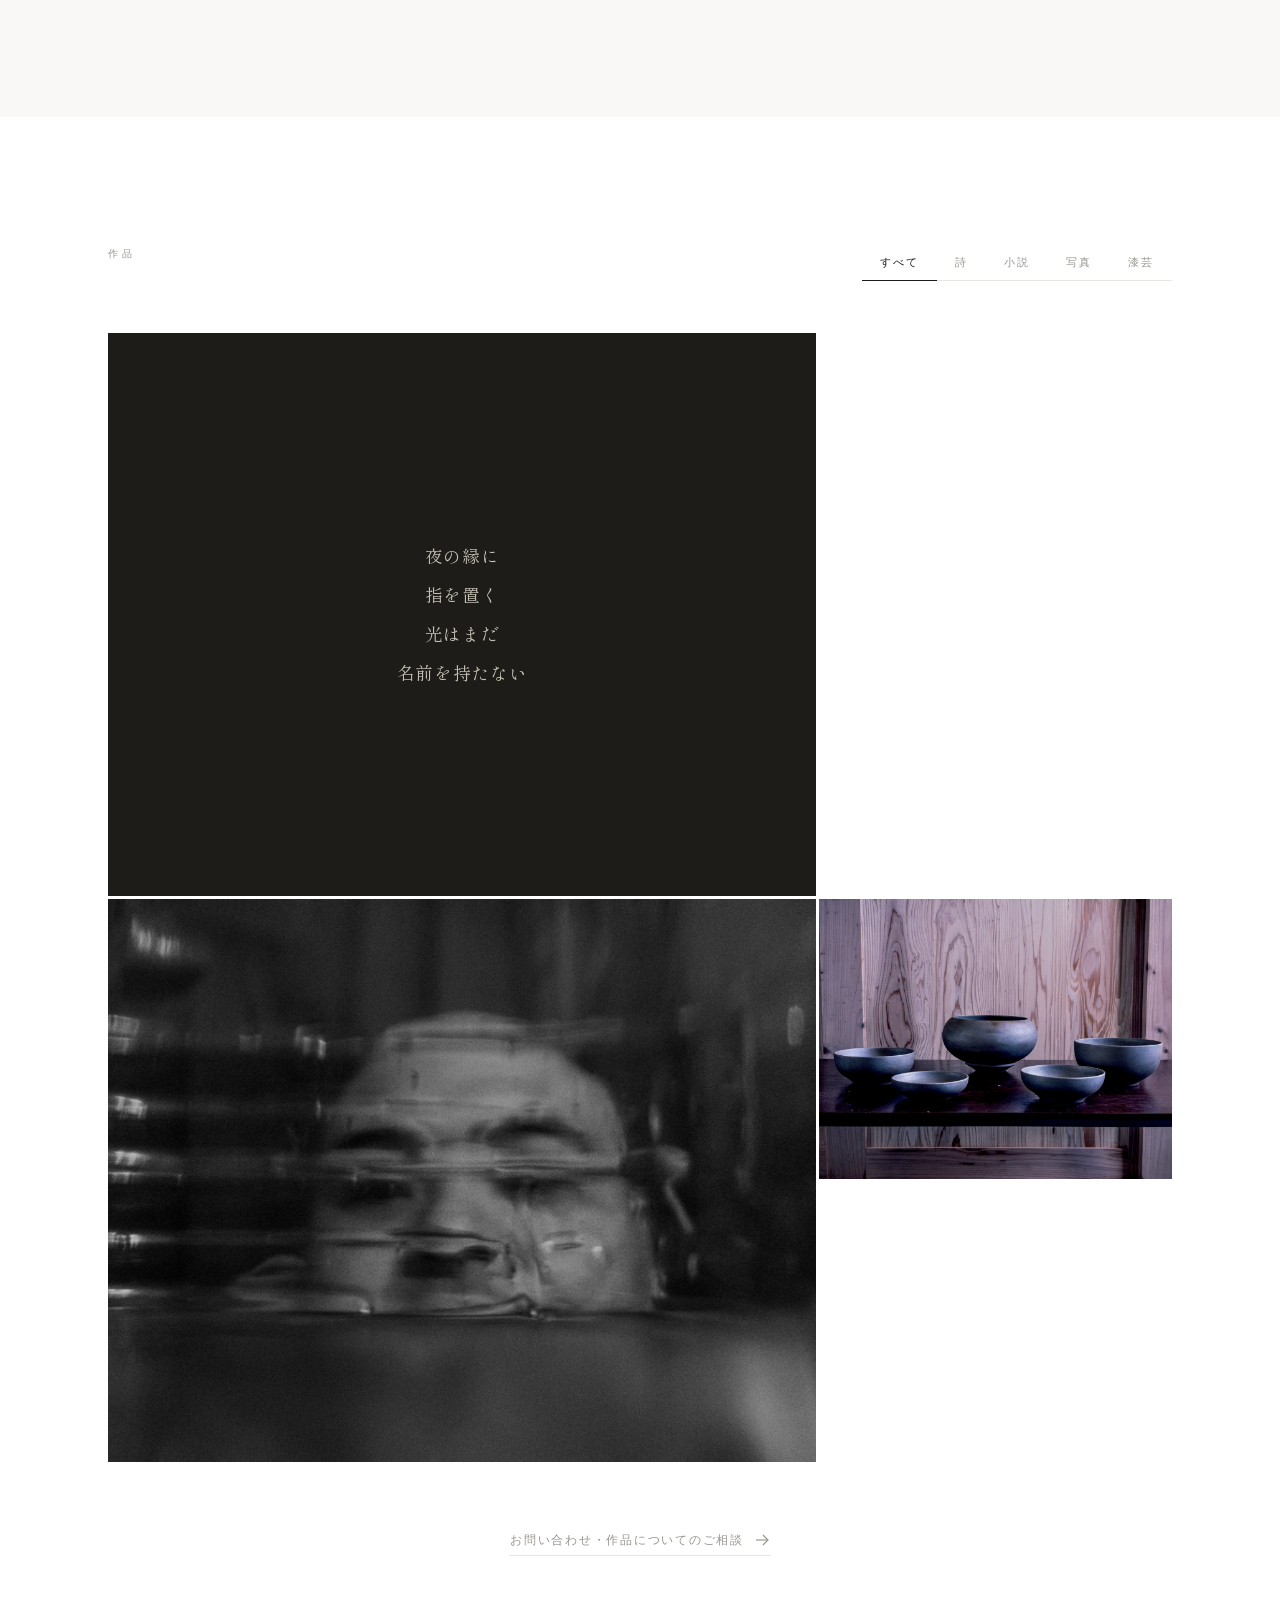
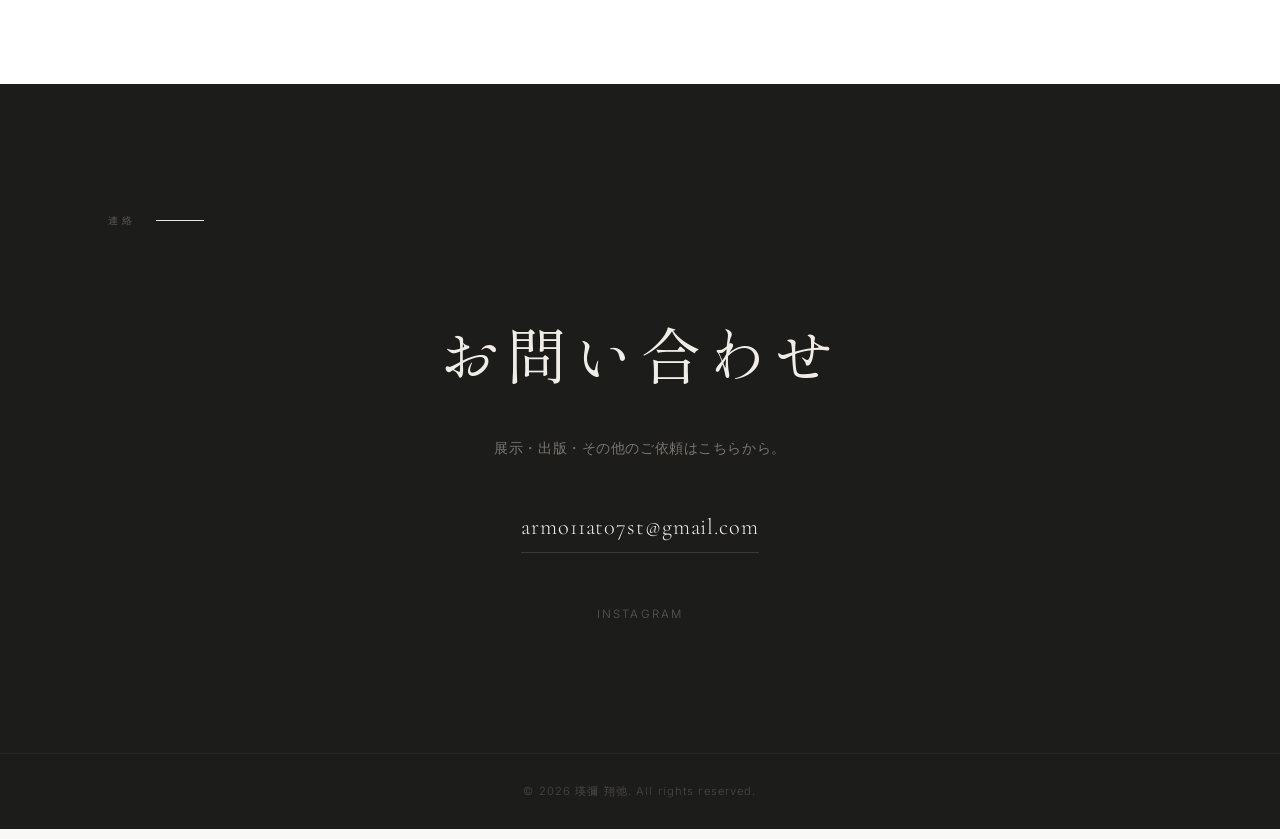
==== commit bcee3dd0: "モバイルナビにハンバーガーメニューを実装 - 520px以下でハンバーガーボタン（☰→✕アニメーション）を表示 - タップでフルスクリーンメニューが開閉（フェード＋スライド） - メニュー背景はサイト" ====
--- a/index.html
+++ b/index.html
@@ -39,7 +39,7 @@
   <link rel="preconnect" href="https://fonts.googleapis.com">
   <link rel="preconnect" href="https://fonts.gstatic.com" crossorigin>
   <link href="https://fonts.googleapis.com/css2?family=Cormorant+Garamond:ital,wght@0,300;0,400;1,300;1,400&family=Inter:wght@300;400&family=Shippori+Mincho:wght@400;500&display=swap" rel="stylesheet">
-  <link rel="stylesheet" href="css/style.css?v=8">
+  <link rel="stylesheet" href="css/style.css?v=9">
 
   <!-- JSON-LD 構造化データ -->
   <script type="application/ld+json">
@@ -69,8 +69,22 @@
       <li><a href="#works"   data-ja="作品"      data-en="Works">作品</a></li>
       <li><a href="#contact" data-ja="連絡"      data-en="Contact">連絡</a></li>
       <li><button id="lang-toggle" aria-label="言語切替">EN</button></li>
+      <li class="hamburger-li">
+        <button class="nav-hamburger" aria-label="メニュー" aria-expanded="false">
+          <span></span><span></span><span></span>
+        </button>
+      </li>
     </ul>
   </nav>
+
+  <!-- Mobile Menu -->
+  <div class="mobile-menu" aria-hidden="true">
+    <nav class="mobile-menu-nav">
+      <a href="#about"   class="mobile-menu-link"><span class="ja">について</span><span class="en hidden">About</span></a>
+      <a href="#works"   class="mobile-menu-link"><span class="ja">作品</span><span class="en hidden">Works</span></a>
+      <a href="#contact" class="mobile-menu-link"><span class="ja">連絡</span><span class="en hidden">Contact</span></a>
+    </nav>
+  </div>
 
   <!-- Fog Intro -->
   <div id="fog-intro" aria-hidden="true">
@@ -243,6 +257,6 @@
     </div>
   </div>
 
-  <script src="js/main.js?v=8"></script>
+  <script src="js/main.js?v=9"></script>
 </body>
 </html>
--- a/css/style.css
+++ b/css/style.css
@@ -181,6 +181,71 @@
   color: var(--fg);
   border-color: var(--fg);
 }
+
+/* ── Hamburger ── */
+.hamburger-li { display: none; }
+
+.nav-hamburger {
+  display: flex;
+  flex-direction: column;
+  justify-content: center;
+  gap: 5px;
+  width: 36px;
+  height: 36px;
+  background: none;
+  border: none;
+  cursor: pointer;
+  padding: 6px;
+  color: inherit;
+}
+.nav-hamburger span {
+  display: block;
+  width: 18px;
+  height: 1px;
+  background: currentColor;
+  transition: transform 0.3s var(--ease), opacity 0.2s;
+}
+.nav-hamburger.is-active span:nth-child(1) { transform: translateY(6px) rotate(45deg); }
+.nav-hamburger.is-active span:nth-child(2) { opacity: 0; }
+.nav-hamburger.is-active span:nth-child(3) { transform: translateY(-6px) rotate(-45deg); }
+
+/* ── Mobile Menu ── */
+.mobile-menu {
+  position: fixed;
+  top: var(--nav-h);
+  left: 0; right: 0; bottom: 0;
+  background: var(--fg);
+  z-index: 80;
+  display: flex;
+  align-items: center;
+  justify-content: center;
+  opacity: 0;
+  transform: translateY(10px);
+  pointer-events: none;
+  transition: opacity 0.35s var(--ease), transform 0.35s var(--ease);
+}
+.mobile-menu.is-open {
+  opacity: 1;
+  transform: translateY(0);
+  pointer-events: all;
+}
+.mobile-menu-nav {
+  display: flex;
+  flex-direction: column;
+  align-items: center;
+  gap: 44px;
+}
+.mobile-menu-link {
+  font-family: var(--font-ja);
+  font-size: 1.6rem;
+  font-weight: 400;
+  letter-spacing: 0.18em;
+  color: #f0ede7;
+  text-decoration: none;
+  transition: color 0.2s;
+}
+.mobile-menu-link .en { font-family: var(--font-serif); }
+.mobile-menu-link:hover { color: var(--muted); }
 
 /* ── Hero ── */
 .hero {
@@ -831,7 +896,8 @@
 }
 
 @media (max-width: 520px) {
-  #nav .nav-links li:not(:last-child) { display: none; }
+  #nav .nav-links li:not(:nth-last-child(-n+2)) { display: none; }
+  .hamburger-li { display: flex !important; }
   .works-grid {
     grid-template-columns: 1fr;
     grid-auto-rows: 260px;
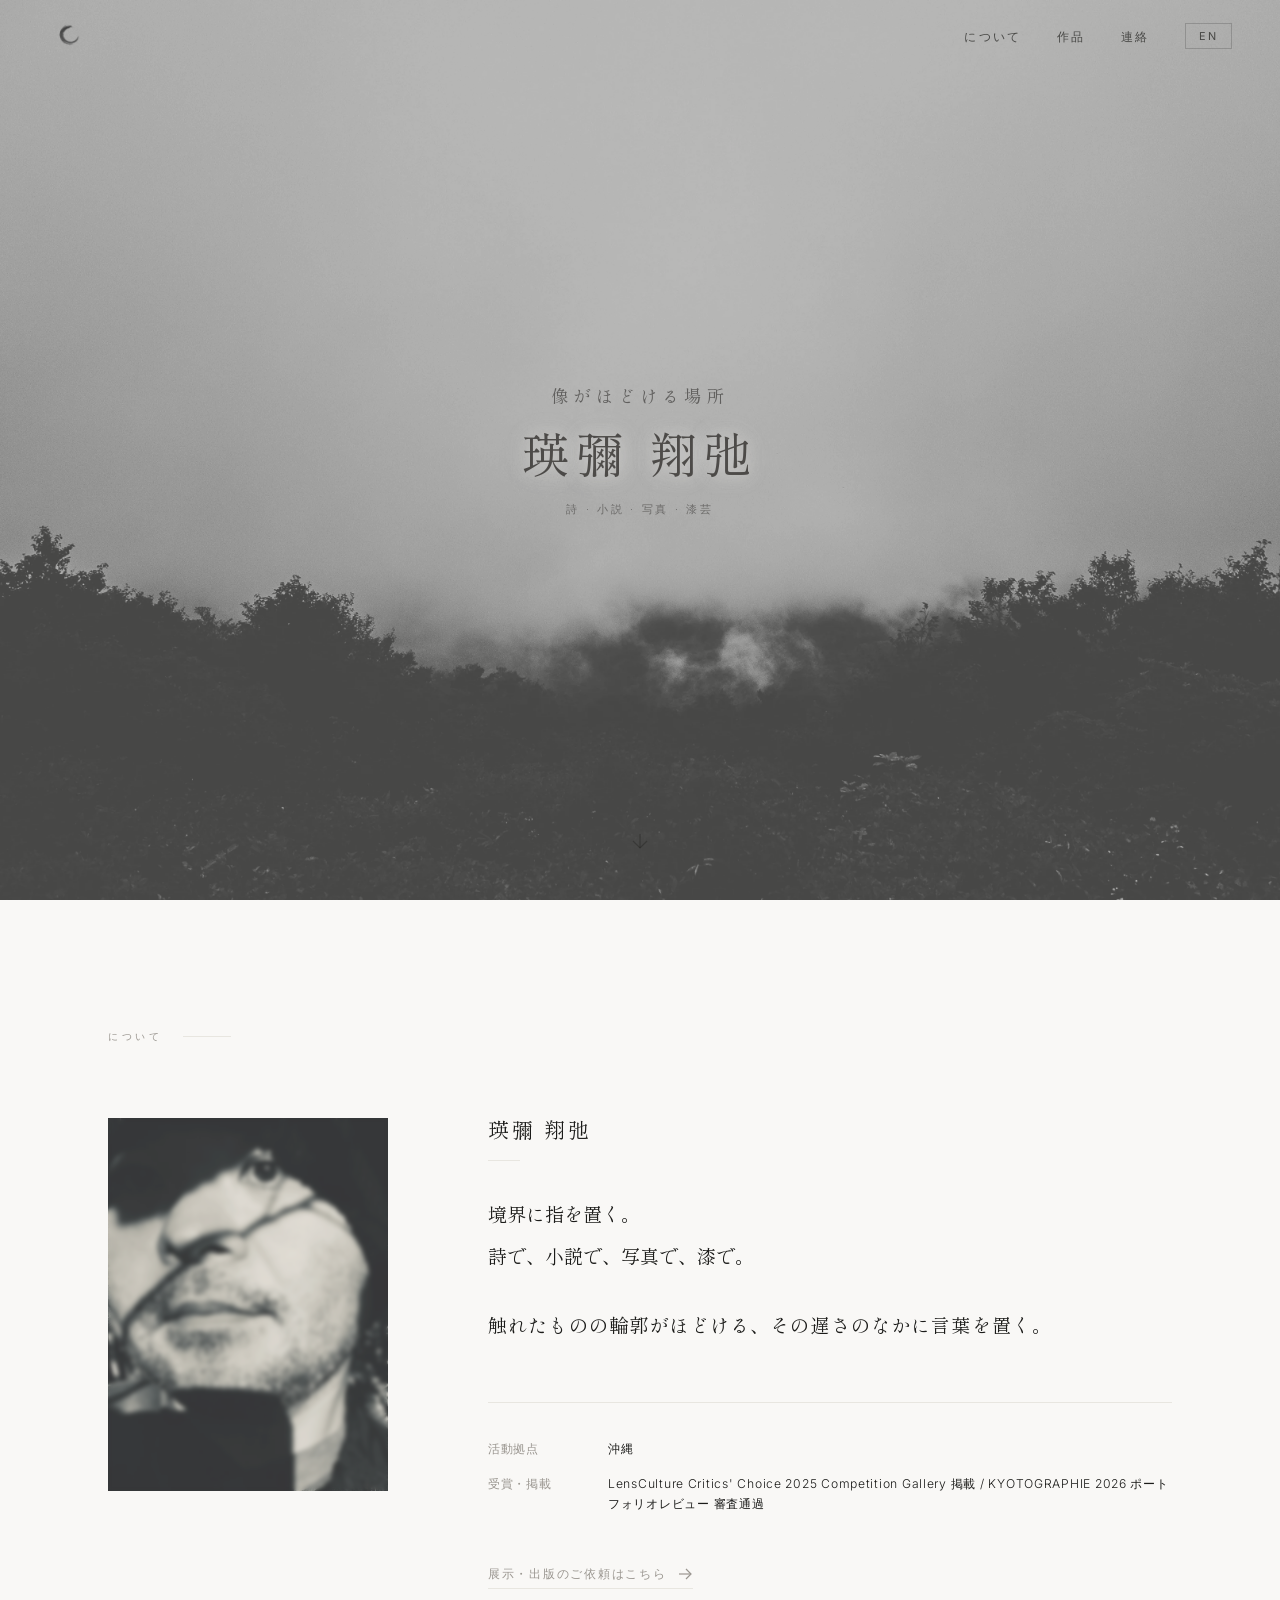
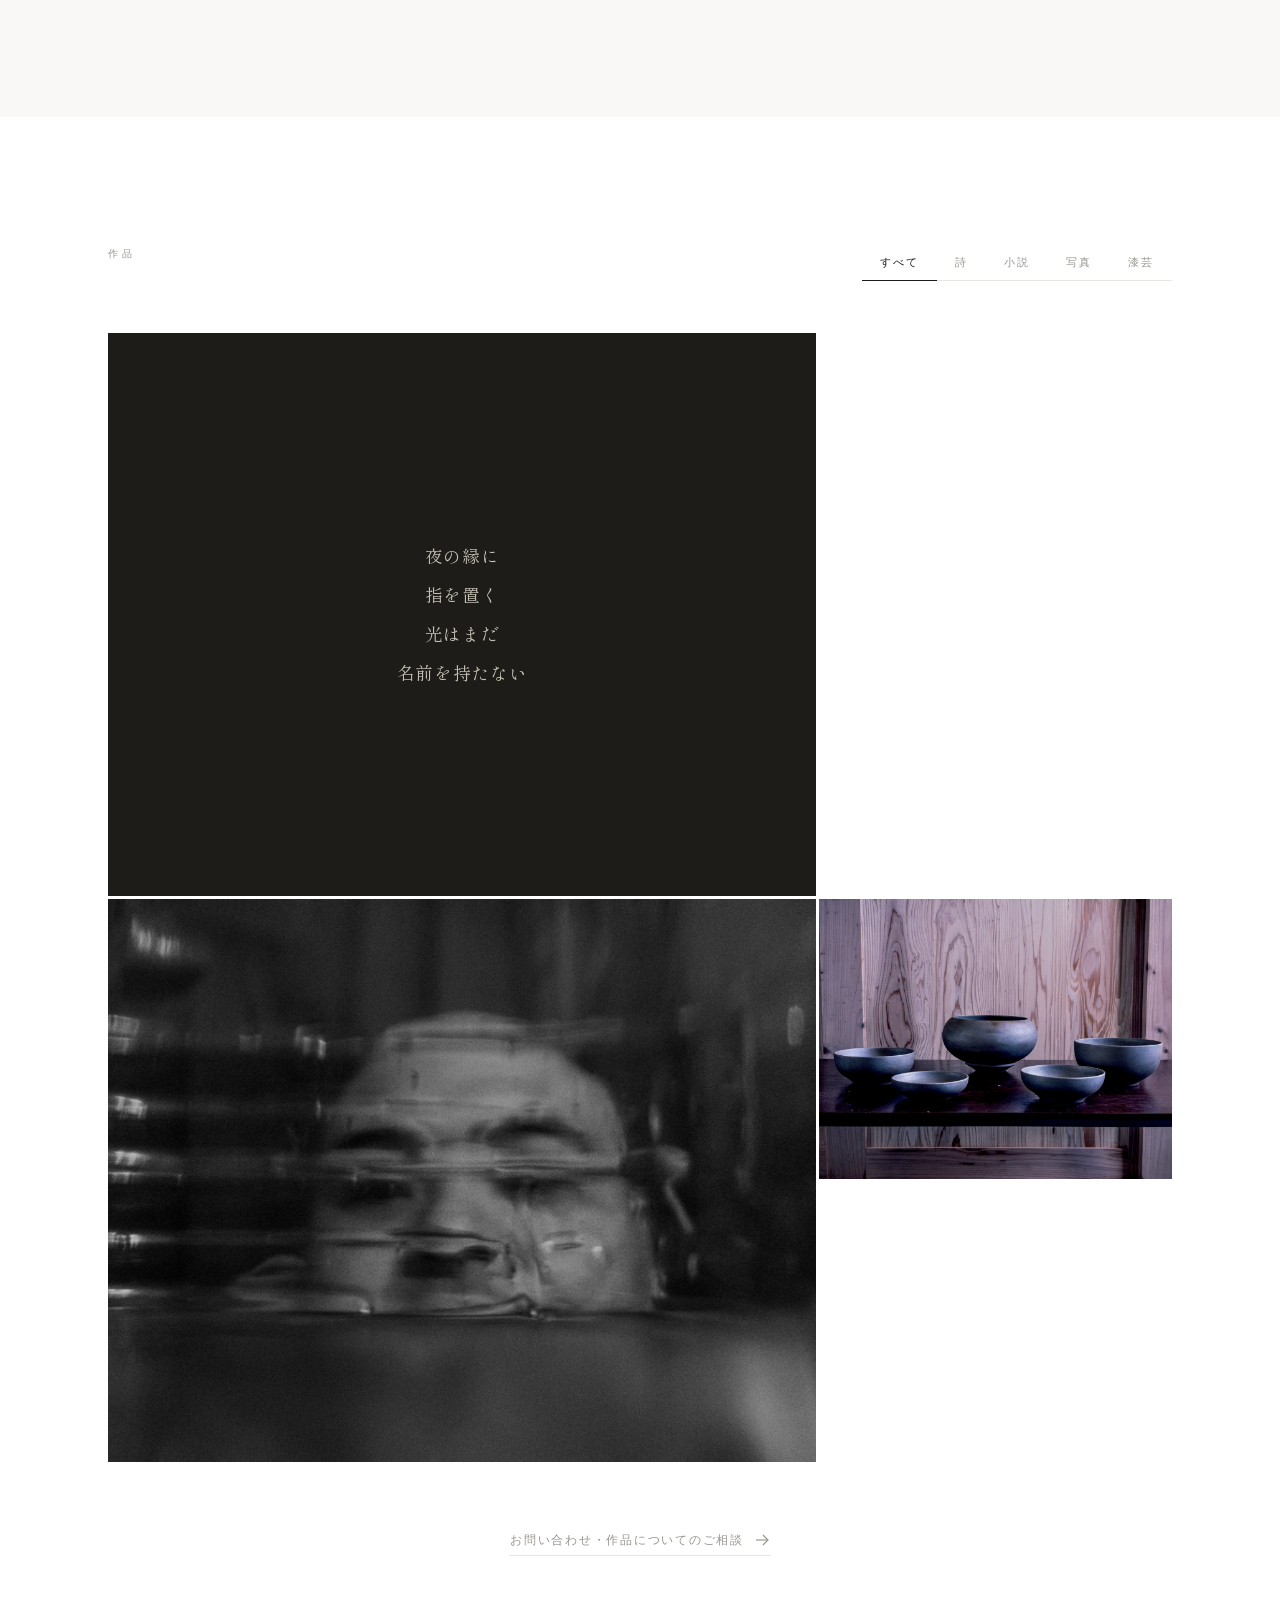
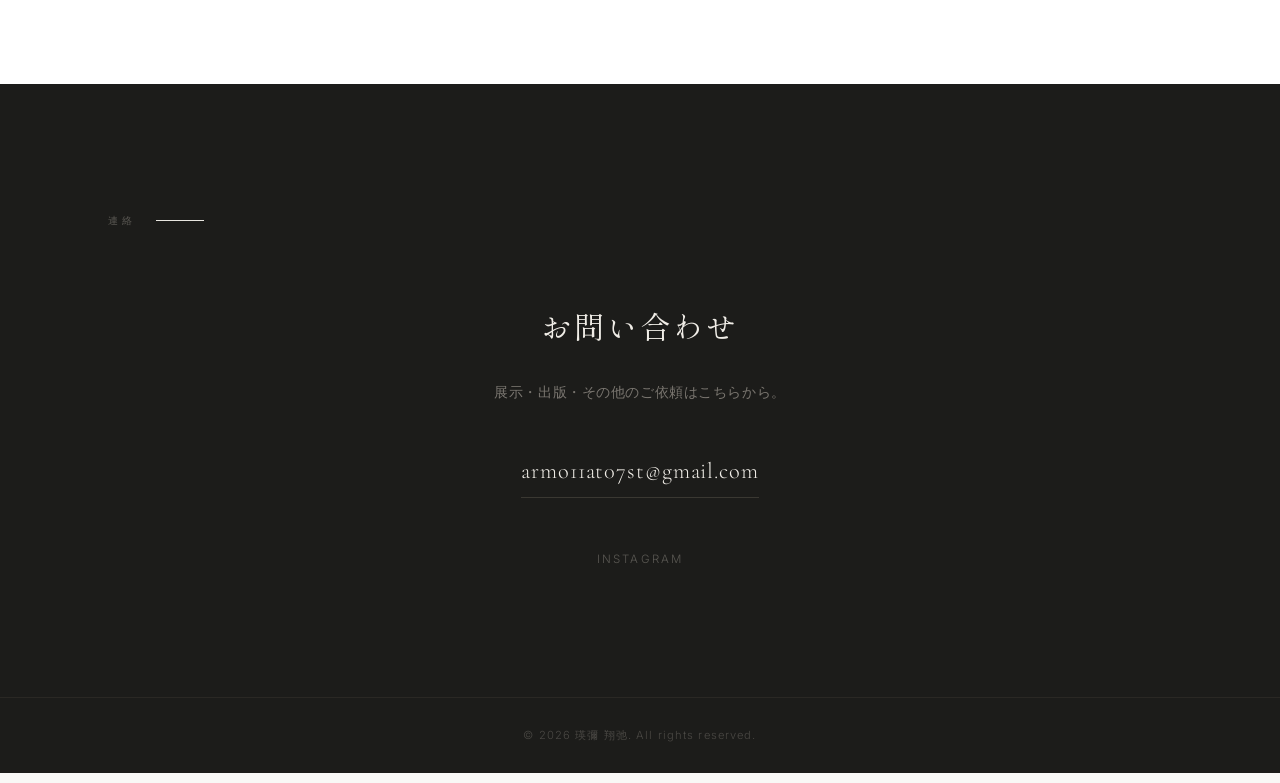
==== commit 26e331b8: "Contact見出しのフォントサイズを半分に縮小 - clamp(2rem, 5vw, 3.8rem) → clamp(1rem, 2.5vw, 1.9rem) - 日本語・英語ともに同サイズで統一 " ====
--- a/index.html
+++ b/index.html
@@ -39,7 +39,7 @@
   <link rel="preconnect" href="https://fonts.googleapis.com">
   <link rel="preconnect" href="https://fonts.gstatic.com" crossorigin>
   <link href="https://fonts.googleapis.com/css2?family=Cormorant+Garamond:ital,wght@0,300;0,400;1,300;1,400&family=Inter:wght@300;400&family=Shippori+Mincho:wght@400;500&display=swap" rel="stylesheet">
-  <link rel="stylesheet" href="css/style.css?v=9">
+  <link rel="stylesheet" href="css/style.css?v=10">
 
   <!-- JSON-LD 構造化データ -->
   <script type="application/ld+json">
--- a/css/style.css
+++ b/css/style.css
@@ -675,7 +675,7 @@
 
 .contact-heading {
   font-family: var(--font-serif);
-  font-size: clamp(2rem, 5vw, 3.8rem);
+  font-size: clamp(1rem, 2.5vw, 1.9rem);
   font-weight: 300;
   letter-spacing: 0.1em;
   margin-bottom: 24px;
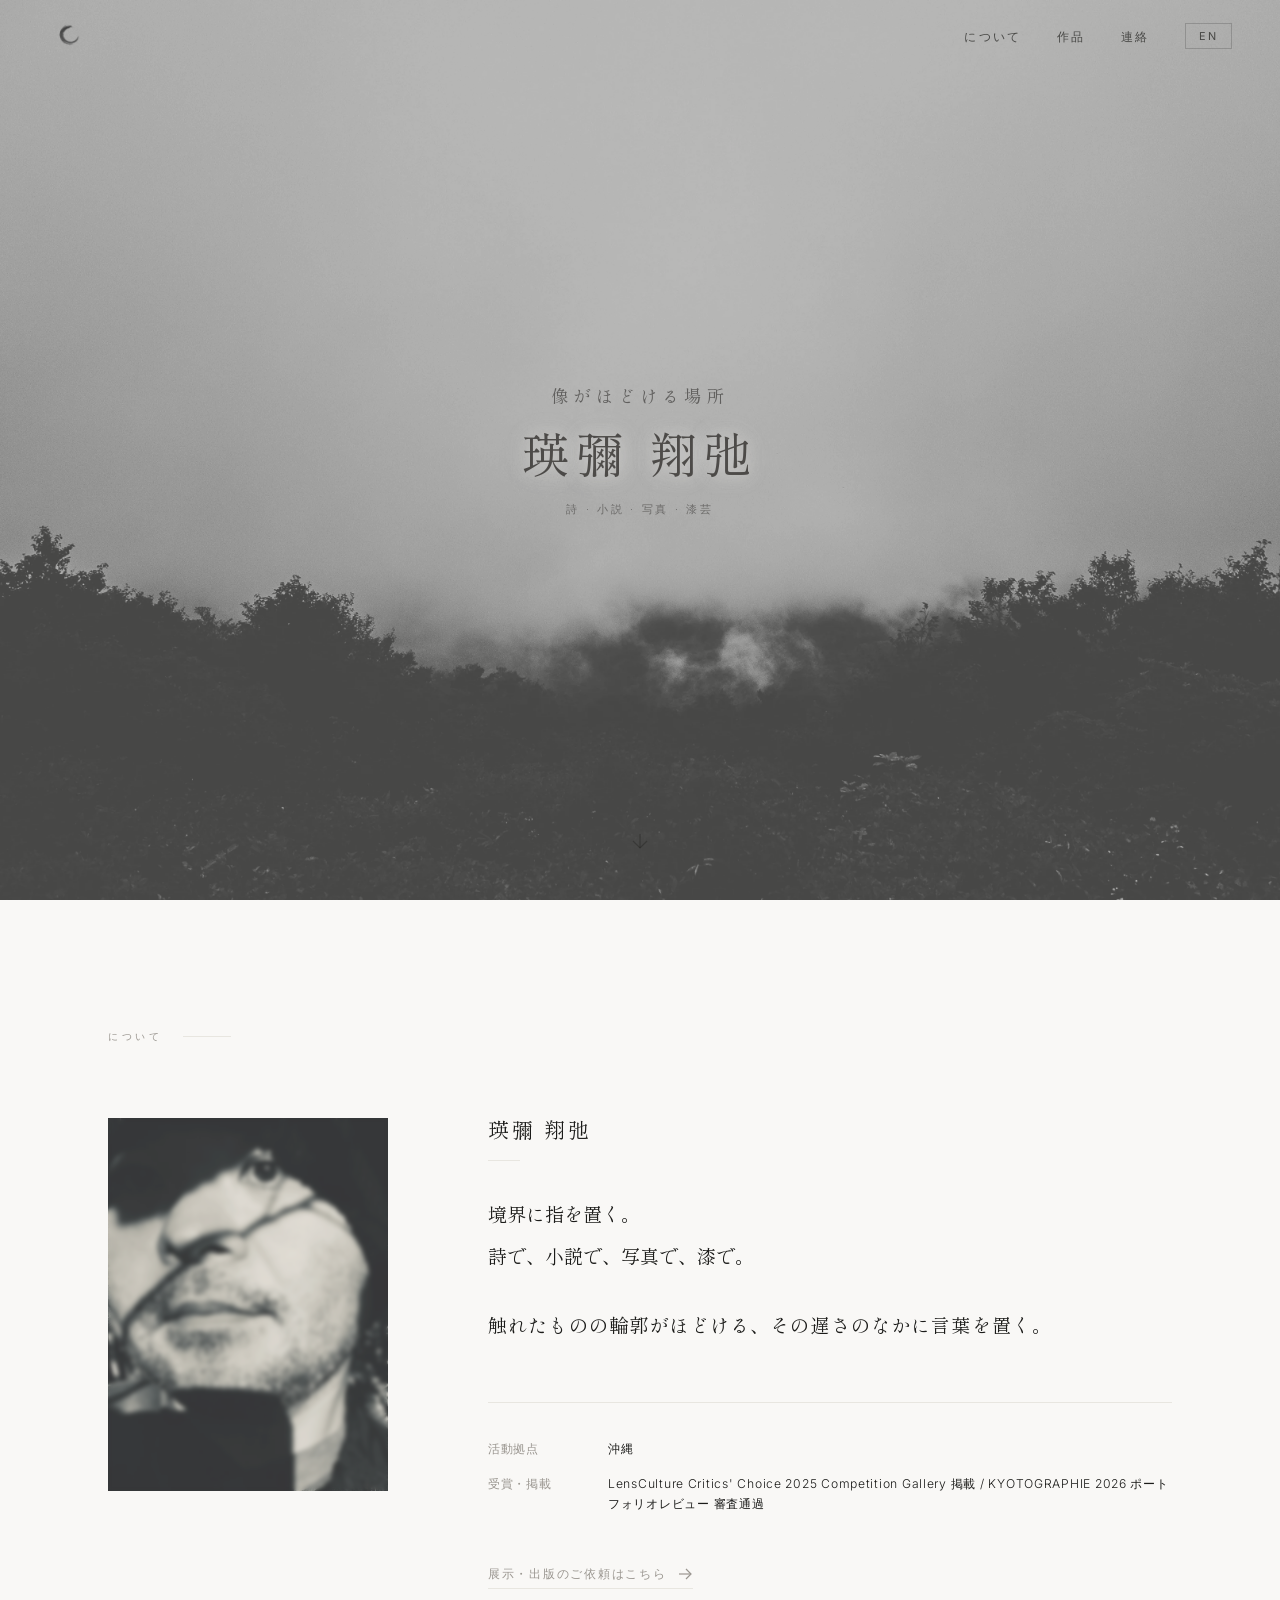
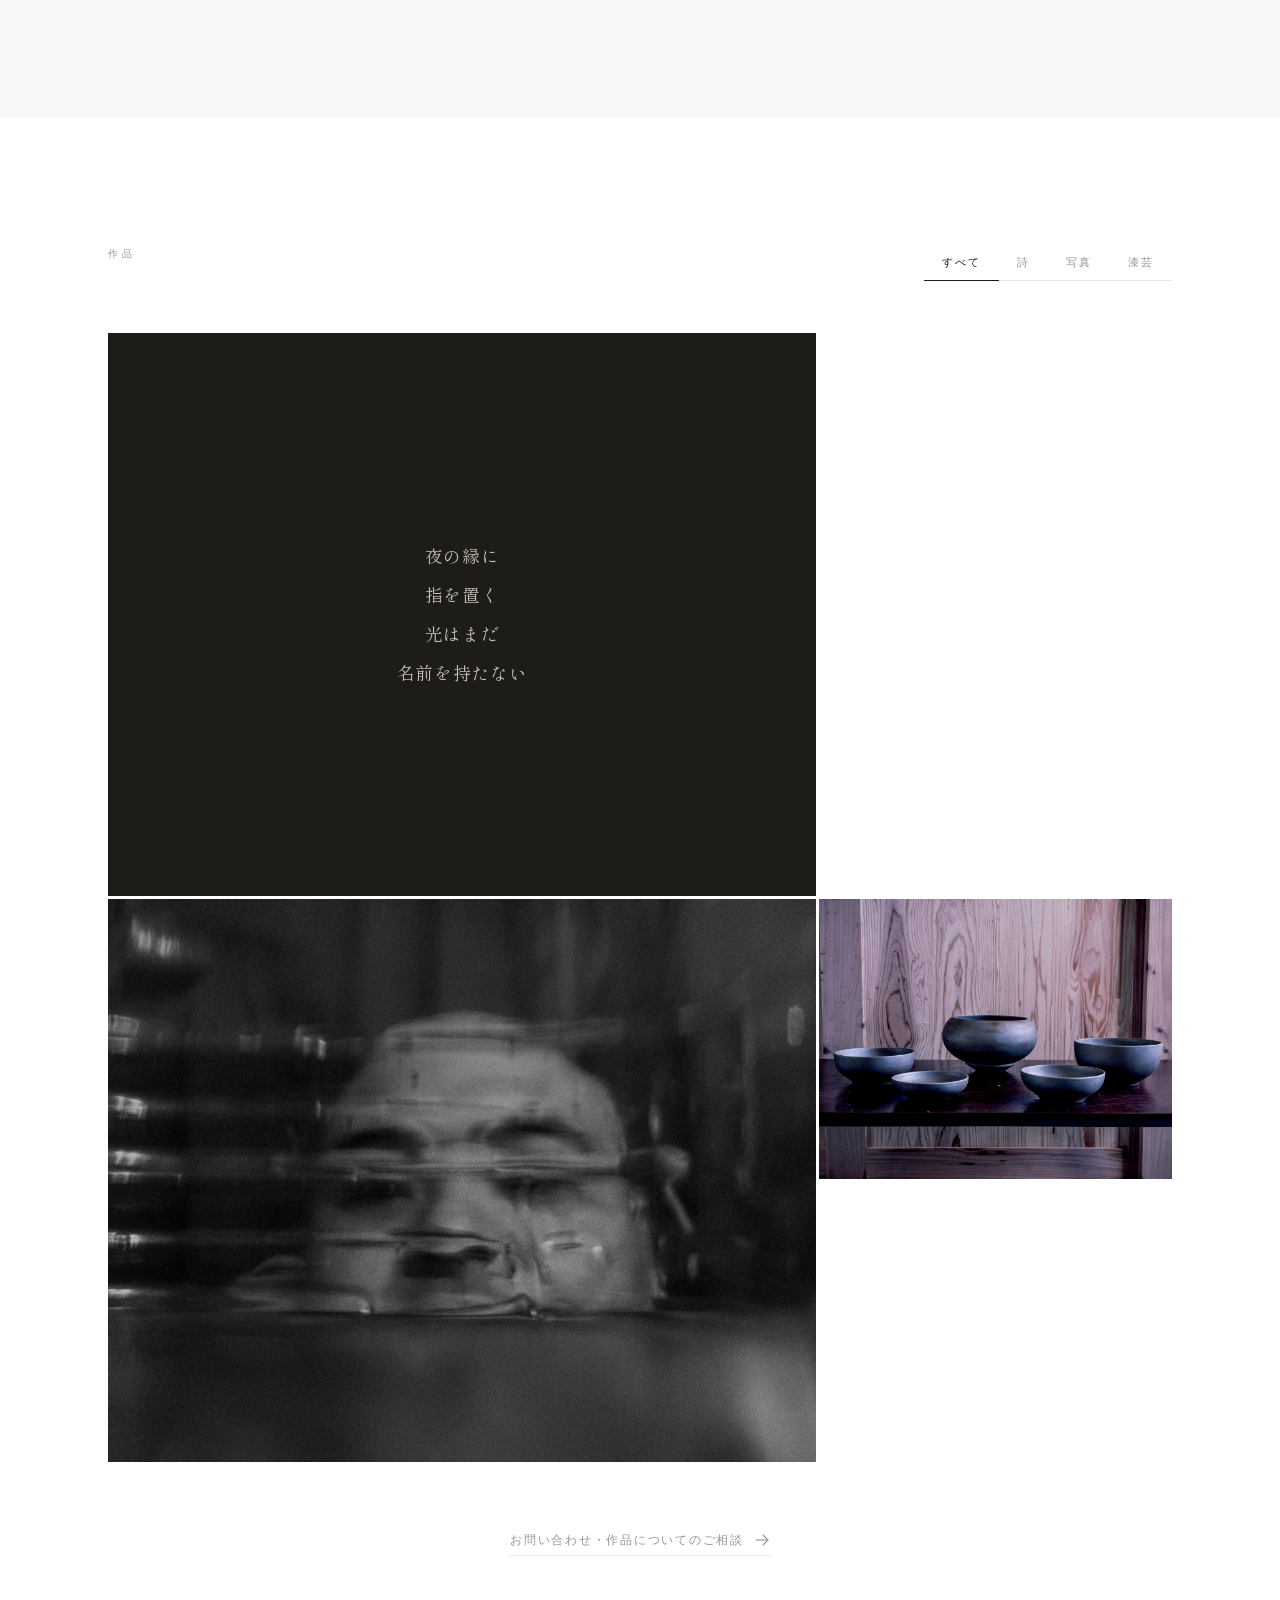
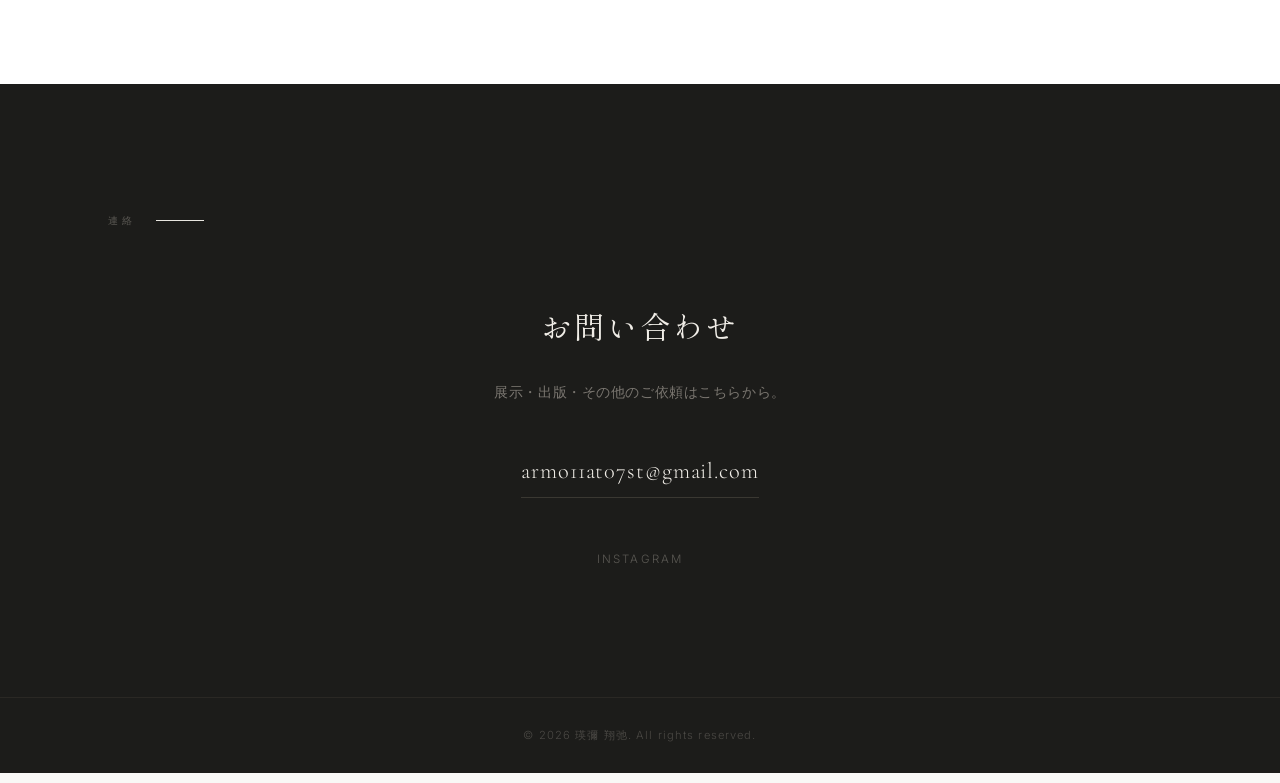
==== commit 458f36ba: "Hide Fiction tab until fiction works are added Co-Authored-By: Claude Sonnet 4.6 <noreply@anthropic." ====
--- a/index.html
+++ b/index.html
@@ -39,7 +39,7 @@
   <link rel="preconnect" href="https://fonts.googleapis.com">
   <link rel="preconnect" href="https://fonts.gstatic.com" crossorigin>
   <link href="https://fonts.googleapis.com/css2?family=Cormorant+Garamond:ital,wght@0,300;0,400;1,300;1,400&family=Inter:wght@300;400&family=Shippori+Mincho:wght@400;500&display=swap" rel="stylesheet">
-  <link rel="stylesheet" href="css/style.css?v=10">
+  <link rel="stylesheet" href="css/style.css?v=11">
 
   <!-- JSON-LD 構造化データ -->
   <script type="application/ld+json">
@@ -53,7 +53,7 @@
     "description": "詩・小説・写真・漆芸を手がけるアーティスト",
     "jobTitle": "Artist",
     "knowsAbout": ["Poetry", "Fiction", "Photography", "Urushi", "漆芸", "詩", "小説", "写真"],
-    "sameAs": []
+    "sameAs": ["https://www.instagram.com/shojit00/"]
   }
   </script>
 </head>
@@ -187,7 +187,6 @@
         <div class="tabs" role="tablist">
           <button class="tab active" data-category="all"     data-ja="すべて"  data-en="All">すべて</button>
           <button class="tab"        data-category="poetry"  data-ja="詩"      data-en="Poetry">詩</button>
-          <button class="tab"        data-category="fiction" data-ja="小説"    data-en="Fiction">小説</button>
           <button class="tab"        data-category="photo"   data-ja="写真"    data-en="Photo">写真</button>
           <button class="tab"        data-category="lacquer" data-ja="漆芸"    data-en="Urushi">漆芸</button>
         </div>
@@ -257,6 +256,6 @@
     </div>
   </div>
 
-  <script src="js/main.js?v=9"></script>
+  <script src="js/main.js?v=10"></script>
 </body>
 </html>
--- a/css/style.css
+++ b/css/style.css
@@ -720,7 +720,6 @@
   transition: color 0.2s;
 }
 .social-link:hover { color: #f0ede7; }
-.social-divider { color: #3a3832; font-size: 0.8rem; }
 
 /* ── Modal ── */
 .modal {
@@ -814,7 +813,6 @@
 }
 .modal-text--prose { background: #f3f1ec; }
 .modal-text--prose p { color: #5a5650; }
-.modal-text--prose p.en { font-family: var(--font-serif); }
 
 .modal-footer {
   display: flex;
@@ -850,8 +848,8 @@
   .modal { padding: 0; }
   .modal-box { max-height: 100dvh; }
   .modal-media { aspect-ratio: 4/3; }
-  .modal-text { padding: 40px 28px; }
-  .modal-text p { font-size: 1.1rem; }
+  .modal-text { padding: 36px 24px; }
+  .modal-text p { font-size: 1rem; line-height: 2.2; }
 }
 
 /* ── Footer ── */
@@ -882,12 +880,16 @@
   .container { padding: 0 24px; }
   .section { padding: 80px 0; }
 
+  .section-label { margin-bottom: 48px; }
+
   .about-grid {
     grid-template-columns: 1fr;
     gap: 40px;
   }
   .about-photo { display: none; }
 
+  .about-text p { font-size: 1rem; line-height: 1.9; margin-bottom: 40px; }
+
   .works-header { flex-direction: column; }
   .works-grid {
     grid-template-columns: 1fr 1fr;
@@ -898,6 +900,16 @@
 @media (max-width: 520px) {
   #nav .nav-links li:not(:nth-last-child(-n+2)) { display: none; }
   .hamburger-li { display: flex !important; }
+
+  .section { padding: 60px 0; }
+  .section-label { margin-bottom: 36px; }
+
+  .about-text p { font-size: 0.95rem; line-height: 1.8; margin-bottom: 32px; }
+
+  .text-preview p { font-size: 0.9rem; line-height: 1.9; }
+
+  .contact-email { font-size: 1.15rem; }
+
   .works-grid {
     grid-template-columns: 1fr;
     grid-auto-rows: 260px;
